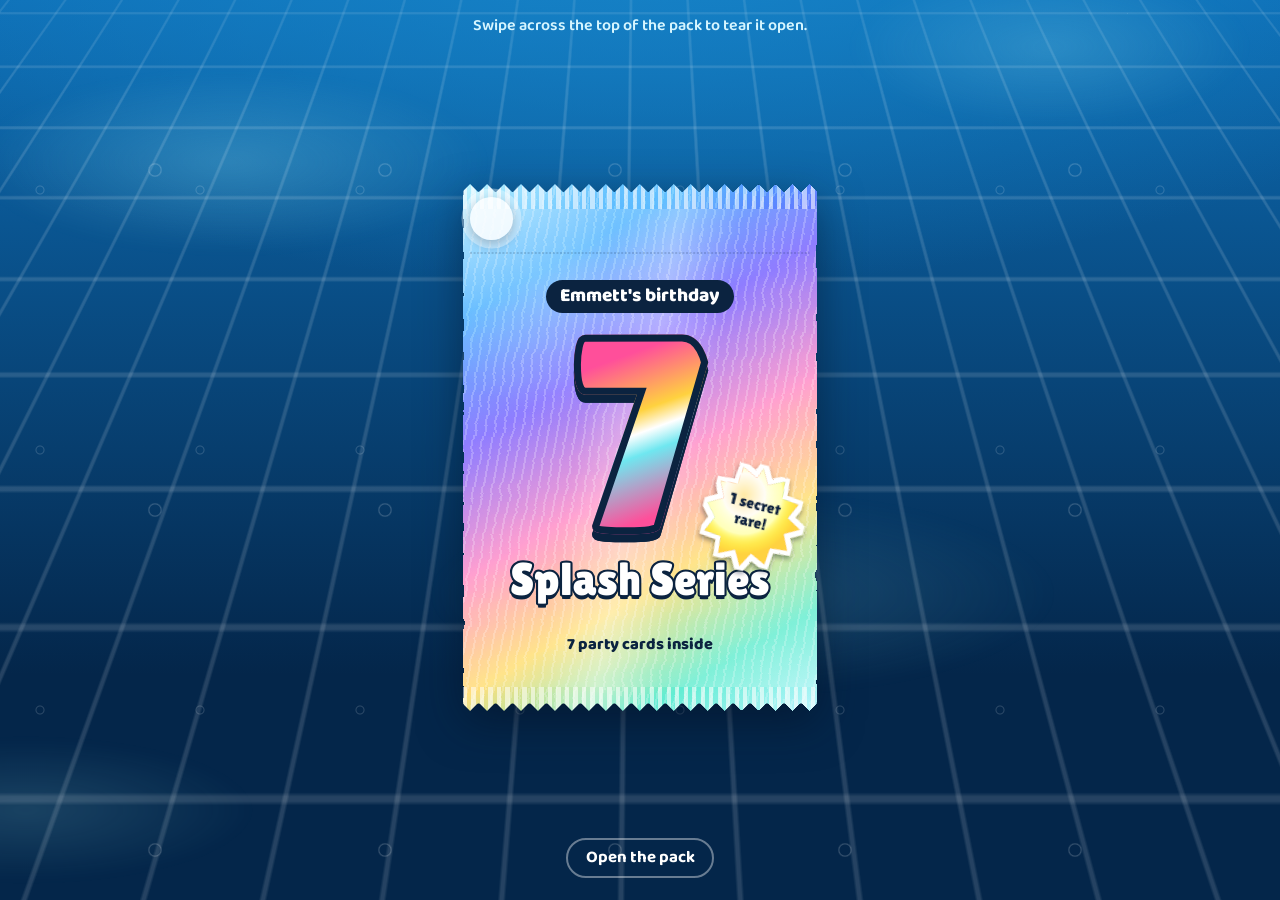
==== index.html @ 939c5902 "Emmett's 7th birthday invite: tear-open foil pack with 7 holo cards Swipe the pack strip to tear it," ====
<!doctype html>
<html lang="en">
  <head>
    <meta charset="utf-8" />
    <meta name="viewport" content="width=device-width, initial-scale=1, viewport-fit=cover" />
    <title>Emmett turns 7 · Splash party</title>
    <meta name="description" content="You're invited to Emmett's 7th birthday swim party. Saturday, December 5, 2:00 to 4:00 PM at Goldfish Swim School, Tulsa Hills." />
    <meta name="robots" content="noindex, nofollow" />
    <meta name="theme-color" content="#04264a" />

    <meta property="og:type" content="website" />
    <meta property="og:title" content="Emmett turns 7! Open your party pack" />
    <meta property="og:description" content="A birthday swim party. Saturday, December 5, 2–4 PM. Tear open the pack to see your cards." />
    <meta property="og:url" content="https://caariiboouu.github.io/emmett/" />
    <meta property="og:image" content="https://caariiboouu.github.io/emmett/art/share.png" />
    <meta property="og:image:width" content="1200" />
    <meta property="og:image:height" content="630" />
    <meta name="twitter:card" content="summary_large_image" />

    <link rel="icon" href="art/favicon.svg" type="image/svg+xml" />
    <link rel="preconnect" href="https://fonts.googleapis.com" />
    <link rel="preconnect" href="https://fonts.gstatic.com" crossorigin />
    <link href="https://fonts.googleapis.com/css2?family=Baloo+2:wght@500;600;700;800&family=Lilita+One&display=swap" rel="stylesheet" />
    <link rel="stylesheet" href="css/site.css" />
    <link rel="stylesheet" href="css/card.css" />
    <link rel="stylesheet" href="css/pack.css" />
  </head>
  <body>
    <!-- SVG filters: decorative only. If a browser drops them, only texture is lost. -->
    <svg class="defs" width="0" height="0" aria-hidden="true" focusable="false">
      <filter id="crinkle" x="-5%" y="-5%" width="110%" height="110%">
        <feTurbulence type="fractalNoise" baseFrequency="0.012 0.06" numOctaves="3" seed="7" result="noise" />
        <feDisplacementMap in="SourceGraphic" in2="noise" scale="6" />
      </filter>
      <filter id="diecut" x="-30%" y="-30%" width="160%" height="160%">
        <feMorphology in="SourceAlpha" operator="dilate" radius="4" result="dilate" />
        <feTurbulence type="fractalNoise" baseFrequency="0.8" numOctaves="2" seed="4" result="noise" />
        <feDisplacementMap in="dilate" in2="noise" scale="2" result="edge" />
        <feFlood flood-color="#ffffff" result="paper" />
        <feComposite in="paper" in2="edge" operator="in" result="outline" />
        <feMerge>
          <feMergeNode in="outline" />
          <feMergeNode in="SourceGraphic" />
        </feMerge>
        <feDropShadow dx="0" dy="3" stdDeviation="2.5" flood-color="#021428" flood-opacity="0.45" />
      </filter>
    </svg>

    <div class="pool" aria-hidden="true">
      <div class="pool-tiles"></div>
      <div class="pool-light"></div>
      <div class="pool-bubbles"></div>
    </div>

    <main class="stage" id="stage" data-phase="sealed">
      <p class="status" id="status" aria-live="polite">Swipe across the top of the pack to tear it open.</p>

      <!-- The sealed pack -->
      <div class="pack" id="pack">
        <div class="pack-inner">
          <div class="pack-body">
            <div class="pack-foil"></div>
            <div class="pack-print">
              <p class="pack-kicker">Emmett's birthday</p>
              <p class="pack-seven" aria-hidden="true">7</p>
              <p class="pack-title">Splash Series</p>
              <p class="pack-count">7 party cards inside</p>
            </div>
            <div class="pack-sticker" aria-hidden="true">
              <svg viewBox="0 0 120 120">
                <path d="M60 4l10 18 19-9 2 21 21 2-9 19 18 10-18 10 9 19-21 2-2 21-19-9-10 18-10-18-19 9-2-21-21-2 9-19L4 60l18-10-9-19 21-2 2-21 19 9z" fill="#ffd23f" />
                <path d="M60 4l10 18 19-9 2 21 21 2-9 19 18 10-18 10 9 19-21 2-2 21-19-9-10 18-10-18-19 9-2-21-21-2 9-19L4 60l18-10-9-19 21-2 2-21 19 9z" fill="url(#stickerFoil)" style="mix-blend-mode: color-dodge" />
                <defs>
                  <radialGradient id="stickerFoil" cx="35%" cy="30%" r="60%">
                    <stop offset="0" stop-color="#fff8" />
                    <stop offset=".4" stop-color="#ff7ab8" />
                    <stop offset=".65" stop-color="#7dffa8" />
                    <stop offset="1" stop-color="#0000" />
                  </radialGradient>
                </defs>
                <text x="60" y="54" text-anchor="middle">1 secret</text>
                <text x="60" y="76" text-anchor="middle">rare!</text>
              </svg>
            </div>
            <div class="pack-crimp pack-crimp-bottom"></div>
          </div>

          <!-- The strip that tears off -->
          <div class="pack-strip" id="strip">
            <div class="pack-foil"></div>
            <div class="pack-crimp pack-crimp-top"></div>
          </div>
          <div class="tear-line" aria-hidden="true">
            <svg viewBox="0 0 100 10" preserveAspectRatio="none">
              <path class="tear-dash" d="M0 5 H100" />
            </svg>
            <div class="tear-rip-wrap">
              <svg viewBox="0 0 100 10" preserveAspectRatio="none">
                <path class="tear-rip" d="M0 5 L4 2 L8 7 L12 3 L16 8 L20 2 L24 6 L28 3 L32 8 L36 2 L40 7 L44 3 L48 8 L52 2 L56 6 L60 3 L64 8 L68 2 L72 7 L76 3 L80 8 L84 2 L88 6 L92 3 L96 8 L100 4" />
              </svg>
            </div>
          </div>
          <div class="tear-hint" aria-hidden="true">
            <span class="tear-finger"></span>
          </div>
        </div>
      </div>
      <button class="open-button" id="openButton" type="button">Open the pack</button>

      <!-- The cards come out of the pack into this stack -->
      <section class="deck" id="deck" aria-label="Your party cards" aria-roledescription="card stack">
        <div class="deck-cards" id="deckCards"></div>
      </section>
      <div class="deck-controls" id="deckControls">
        <button class="round-button" id="prevButton" type="button" aria-label="Previous card">
          <svg viewBox="0 0 24 24" aria-hidden="true"><path d="M15 5l-7 7 7 7" /></svg>
        </button>
        <p class="deck-count" id="deckCount">1 of 7</p>
        <button class="round-button" id="nextButton" type="button" aria-label="Next card">
          <svg viewBox="0 0 24 24" aria-hidden="true"><path d="M9 5l7 7-7 7" /></svg>
        </button>
        <button class="tilt-button" id="tiltButton" type="button" hidden>Tilt to shine</button>
      </div>

      <!-- After the last card: the whole set, and the plain facts -->
      <section class="binder" id="binder" aria-labelledby="binderTitle" hidden>
        <h1 class="binder-title" id="binderTitle">You collected all 7!</h1>
        <p class="binder-lead">Tap a card to look closer.</p>
        <div class="binder-grid" id="binderGrid"></div>
        <div class="facts" id="facts"></div>
        <button class="again-button" id="againButton" type="button">Open the pack again</button>
      </section>
    </main>

    <div class="lightbox" id="lightbox" hidden>
      <div class="lightbox-card" id="lightboxCard"></div>
      <button class="lightbox-close" id="lightboxClose" type="button">Close</button>
    </div>

    <div class="confetti" id="confetti" aria-hidden="true"></div>

    <script type="module" src="js/main.js"></script>
  </body>
</html>
---- css/site.css ----
/* Pool party world: deep-end blue, tile grid, light on the water.
   Pool-noodle colors are the only accents. */

:root {
  color-scheme: dark;
  --deep: #04264a;
  --tile: #0b5fa5;
  --chlorine: #6fe7f0;
  --noodle-pink: #ff4f9a;
  --noodle-yellow: #ffd23f;
  --noodle-lime: #7ce85a;
  --ink: #0b2340;
  --foam: #ffffff;

  --display: "Lilita One", "Arial Rounded MT Bold", system-ui, sans-serif;
  --body: "Baloo 2", ui-rounded, system-ui, sans-serif;

  /* One card size for the whole page. It fits a phone with room for the controls. */
  --card-w: min(84vw, 340px, calc((100svh - 190px) * 0.716));
  --card-h: calc(var(--card-w) * 88 / 63);
}

* {
  box-sizing: border-box;
}

html,
body {
  margin: 0;
  min-height: 100%;
  overscroll-behavior: none;
}

body {
  background: var(--deep);
  color: var(--foam);
  font-family: var(--body);
  font-size: 1.05rem;
  line-height: 1.45;
  -webkit-tap-highlight-color: transparent;
}

body.has-lightbox {
  overflow: hidden;
}

.defs {
  position: absolute;
}

button {
  font: inherit;
  color: inherit;
}

:focus-visible {
  outline: 3px solid var(--noodle-yellow);
  outline-offset: 3px;
}

/* ---------- The pool behind everything ---------- */

.pool {
  position: fixed;
  inset: 0;
  z-index: -1;
  overflow: hidden;
  background:
    radial-gradient(120% 70% at 50% -10%, #1785c9 0%, transparent 60%),
    linear-gradient(180deg, #0d6db5 0%, var(--deep) 75%);
}

/* Tiles, seen through the water at a slight angle. */
.pool-tiles {
  position: absolute;
  inset: -20% -40% -10%;
  background-image:
    linear-gradient(rgb(255 255 255 / 0.13) 2px, transparent 2px),
    linear-gradient(90deg, rgb(255 255 255 / 0.13) 2px, transparent 2px);
  background-size: 44px 44px;
  transform: perspective(700px) rotateX(48deg);
  transform-origin: 50% 0;
  mask-image: linear-gradient(180deg, transparent, #000 25%, #000 70%, transparent);
}

/* Light ripples: soft bright blobs that drift slowly. */
.pool-light {
  position: absolute;
  inset: -30%;
  background:
    radial-gradient(18% 9% at 30% 30%, rgb(160 245 255 / 0.22), transparent 70%),
    radial-gradient(14% 8% at 70% 22%, rgb(160 245 255 / 0.18), transparent 70%),
    radial-gradient(22% 10% at 55% 60%, rgb(160 245 255 / 0.14), transparent 70%),
    radial-gradient(16% 7% at 20% 75%, rgb(160 245 255 / 0.14), transparent 70%);
  filter: blur(6px);
  animation: drift 14s ease-in-out infinite alternate;
}

.pool-bubbles {
  position: absolute;
  inset: 0;
  background-image:
    radial-gradient(circle, transparent 5px, rgb(255 255 255 / 0.35) 6px, transparent 7.5px),
    radial-gradient(circle, transparent 3px, rgb(255 255 255 / 0.3) 4px, transparent 5px);
  background-size: 230px 340px, 160px 260px;
  background-position: 40px 0, 120px 60px;
  animation: rise 22s linear infinite;
  opacity: 0.55;
}

@keyframes drift {
  to {
    transform: translate(4%, 3%) scale(1.08);
  }
}

@keyframes rise {
  to {
    background-position: 40px -680px, 120px -460px;
  }
}

/* ---------- Stage: the pack, then the deck, then the binder ---------- */

.stage {
  min-height: 100svh;
  display: grid;
  grid-template-rows: auto 1fr auto;
  justify-items: center;
  align-items: center;
  padding: max(14px, env(safe-area-inset-top)) 16px max(18px, env(safe-area-inset-bottom));
  perspective: 1200px;
}

.status {
  grid-row: 1;
  margin: 0;
  min-height: 3em;
  max-width: 26em;
  text-align: center;
  font-weight: 600;
  font-size: 1rem;
  color: #d6f6ff;
  text-wrap: balance;
}

.pack,
.deck {
  grid-row: 2;
  grid-column: 1;
}

.open-button,
.deck-controls {
  grid-row: 3;
  grid-column: 1;
}

.open-button {
  border: 2px solid rgb(255 255 255 / 0.4);
  background: transparent;
  border-radius: 999px;
  padding: 0.35rem 1.1rem;
  font-weight: 700;
  cursor: pointer;
  transition: opacity 0.3s ease;
}

.open-button:hover {
  background: rgb(255 255 255 / 0.1);
}

.deck-controls {
  display: flex;
  align-items: center;
  gap: 0.9rem;
  opacity: 0;
  pointer-events: none;
  transition: opacity 0.4s ease;
}

.round-button {
  display: grid;
  place-items: center;
  width: 48px;
  height: 48px;
  border-radius: 50%;
  border: 2px solid rgb(255 255 255 / 0.45);
  background: rgb(4 38 74 / 0.5);
  cursor: pointer;
}

.round-button svg {
  width: 22px;
  height: 22px;
  fill: none;
  stroke: currentColor;
  stroke-width: 3;
  stroke-linecap: round;
  stroke-linejoin: round;
}

.round-button:disabled {
  opacity: 0.3;
  cursor: default;
}

.deck-count {
  margin: 0;
  min-width: 4.5em;
  text-align: center;
  font-family: var(--display);
  font-size: 1.2rem;
  letter-spacing: 0.02em;
}

.tilt-button {
  border: 0;
  border-radius: 999px;
  padding: 0.35rem 0.8rem;
  white-space: nowrap;
  font-size: 0.9rem;
  background: var(--noodle-yellow);
  color: var(--ink);
  font-weight: 800;
  cursor: pointer;
}

.tilt-button[hidden] {
  display: none;
}

/* Phase switches */

.stage:not([data-phase="sealed"]) .open-button {
  opacity: 0;
  pointer-events: none;
}

.stage[data-phase="deck"] .deck-controls {
  opacity: 1;
  pointer-events: auto;
}

.stage[data-phase="binder"] {
  display: block;
  justify-items: normal;
  padding-top: max(28px, env(safe-area-inset-top));
}

.stage[data-phase="binder"] :is(.pack, .deck, .deck-controls, .open-button) {
  display: none;
}

.stage[data-phase="binder"] .status {
  position: absolute;
  width: 1px;
  height: 1px;
  overflow: hidden;
  clip-path: inset(50%);
}

/* ---------- Binder ---------- */

.binder {
  width: 100%;
  max-width: 980px;
  margin: 0 auto;
  animation: binder-in 0.6s cubic-bezier(0.2, 0.8, 0.2, 1);
}

.binder[hidden] {
  display: none;
}

.binder-title {
  margin: 0;
  text-align: center;
  font-family: var(--display);
  font-weight: 400;
  font-size: clamp(2.2rem, 9vw, 3.6rem);
  line-height: 1;
  color: var(--noodle-yellow);
  text-shadow: 0 4px 0 var(--ink);
  letter-spacing: 0.01em;
}

.binder-lead {
  margin: 0.4rem 0 1.4rem;
  text-align: center;
  color: #d6f6ff;
  font-weight: 600;
}

.binder-grid {
  display: grid;
  grid-template-columns: repeat(auto-fill, minmax(min(190px, 42vw), 1fr));
  gap: 14px;
  padding: 14px;
  border-radius: 22px;
  background: rgb(2 22 46 / 0.45);
  box-shadow: inset 0 0 0 2px rgb(255 255 255 / 0.08);
}

.binder-slot {
  padding: 0;
  border: 0;
  background: none;
  cursor: zoom-in;
  border-radius: 6%;
  perspective: 800px;
}

.binder-slot .card {
  --card-w: 100%;
  width: 100%;
}

/* The secret rare takes the first row on wide screens. */
.binder-slot:last-child {
  order: -1;
}

@keyframes binder-in {
  from {
    opacity: 0;
    transform: translateY(24px);
  }
}

/* ---------- Plain facts ---------- */

.facts {
  margin: 2rem auto 0;
  max-width: 34rem;
  padding: 1.4rem 1.4rem 0.6rem;
  border-radius: 22px;
  background: var(--foam);
  color: var(--ink);
}

.facts-title {
  margin: 0 0 0.8rem;
  font-family: var(--display);
  font-weight: 400;
  font-size: 1.5rem;
  line-height: 1.1;
}

.facts dl {
  margin: 0;
}

.facts dl > div {
  display: grid;
  grid-template-columns: 4.5rem 1fr;
  gap: 0.6rem;
  padding: 0.75rem 0;
  border-top: 2px dashed #cfe9f3;
}

.facts dt {
  font-family: var(--display);
  font-size: 1.1rem;
  color: var(--tile);
}

.facts dd {
  margin: 0;
}

.facts dd p {
  margin: 0;
}

.facts dd p + p {
  margin-top: 0.3rem;
}

.facts a {
  color: #0a4f8f;
  font-weight: 800;
  text-decoration-thickness: 2px;
  text-underline-offset: 3px;
}

.again-button {
  display: block;
  margin: 1.6rem auto 1rem;
  border: 2px solid rgb(255 255 255 / 0.5);
  background: transparent;
  border-radius: 999px;
  padding: 0.55rem 1.3rem;
  font-weight: 700;
  cursor: pointer;
}

/* ---------- Lightbox ---------- */

.lightbox {
  position: fixed;
  inset: 0;
  z-index: 50;
  display: grid;
  place-items: center;
  align-content: center;
  gap: 1rem;
  padding: 16px;
  background: rgb(2 18 38 / 0.82);
  backdrop-filter: blur(6px);
  perspective: 1200px;
  animation: fade 0.25s ease;
}

.lightbox[hidden] {
  display: none;
}

.lightbox-card .card {
  animation: zoom-in 0.4s cubic-bezier(0.2, 0.8, 0.2, 1);
}

.lightbox-close {
  border: 2px solid rgb(255 255 255 / 0.5);
  background: transparent;
  border-radius: 999px;
  padding: 0.4rem 1.2rem;
  font-weight: 700;
  cursor: pointer;
}

@keyframes fade {
  from {
    opacity: 0;
  }
}

@keyframes zoom-in {
  from {
    transform: scale(0.7);
    opacity: 0;
  }
}

/* ---------- Confetti ---------- */

.confetti {
  position: fixed;
  left: 50%;
  top: 55%;
  z-index: 60;
  pointer-events: none;
}

.confetti i {
  position: absolute;
  width: 9px;
  height: 14px;
  border-radius: 2px;
  animation: pop var(--d) cubic-bezier(0.15, 0.6, 0.3, 1) forwards;
}

@keyframes pop {
  60% {
    opacity: 1;
  }
  to {
    transform: translate(var(--x), var(--y)) rotate(var(--r));
    opacity: 0;
  }
}

@media (prefers-reduced-motion: reduce) {
  .pool-light,
  .pool-bubbles,
  .binder {
    animation: none;
  }
}
---- css/card.css ----
/* A party card. Proportion 63:88, the usual trading-card size.
   Sizes inside the card use cqi, so the same card works at any width.

   Layers, bottom to top:
   frame (type color) > face (tinted stock) > art window (+ foil) > words > glare + rim.

   data-rarity:
   holo     foil inside the art window
   reverse  foil on the card stock, the art stays matte
   secret   full-bleed art, foil over the whole card, words on dark plates */

.card {
  --px: 0.15;
  --py: -0.2;
  --t1: #bff6fa;
  --t2: #1fa5d6;
  position: relative;
  width: var(--card-w);
  aspect-ratio: 63 / 88;
  container-type: inline-size;
  /* % here, not cqi: cqi on the card itself would read the parent's size. */
  border-radius: 5% / 3.6%;
  transform: rotateX(calc(var(--py) * 12deg)) rotateY(calc(var(--px) * -14deg));
  transform-style: preserve-3d;
  text-align: left;
  color: var(--ink);
  user-select: none;
  -webkit-user-select: none;
}

.card[data-type="when"] {
  --t1: #c8f5d2;
  --t2: #1fa596;
}
.card[data-type="where"] {
  --t1: #ffd6cf;
  --t2: #ff6b5a;
}
.card[data-type="gear"] {
  --t1: #fff4a8;
  --t2: #f5b400;
}
.card[data-type="cake"] {
  --t1: #ffd9ea;
  --t2: #ff4f9a;
}
.card[data-type="rsvp"] {
  --t1: #dcffc0;
  --t2: #4cbf2c;
}
.card[data-type="star"] {
  --t1: #fff1a0;
  --t2: #e0a400;
}

.card-frame {
  position: absolute;
  inset: 0;
  padding: 2.6cqi;
  border-radius: inherit;
  overflow: hidden;
  isolation: isolate;
  background:
    linear-gradient(calc(120deg + var(--px) * 30deg), rgb(255 255 255 / 0) 30%, rgb(255 255 255 / 0.55) 48%, rgb(255 255 255 / 0) 62%),
    linear-gradient(160deg, var(--t2), var(--t1) 45%, var(--t2));
  box-shadow:
    0 2.4cqi 6cqi rgb(1 14 32 / 0.45),
    0 0 0 0.5cqi rgb(11 35 64 / 0.9);
}

.card-face {
  position: relative;
  height: 100%;
  display: flex;
  flex-direction: column;
  gap: 1.6cqi;
  padding: 2.6cqi 3cqi 2cqi;
  border-radius: 3cqi;
  overflow: hidden;
  isolation: isolate;
  background: linear-gradient(180deg, #fff, var(--t1));
}

/* ---------- Header ---------- */

.card-head {
  order: 0;
  display: flex;
  align-items: center;
  gap: 1.6cqi;
  position: relative;
  z-index: 2;
}

.card-name {
  flex: 1;
  margin: 0;
  font-family: var(--display);
  font-weight: 400;
  font-size: 8.4cqi;
  line-height: 1;
  letter-spacing: 0.01em;
  white-space: nowrap;
  overflow: hidden;
  text-overflow: ellipsis;
}

.card-stat {
  font-family: var(--display);
  font-size: 7cqi;
  line-height: 1;
  color: #c4183f;
}

.card-stat small {
  font-family: var(--body);
  font-weight: 800;
  font-size: 3.2cqi;
  margin-right: 0.6cqi;
  color: var(--ink);
}

.type-badge {
  display: grid;
  place-items: center;
  width: 8.6cqi;
  height: 8.6cqi;
  border-radius: 50%;
  background: var(--t2);
  border: 0.7cqi solid var(--ink);
  color: #fff;
}

.type-badge .icon {
  width: 5.2cqi;
  height: 5.2cqi;
}

.icon {
  fill: none;
  stroke: currentColor;
  stroke-width: 2.2;
  stroke-linecap: round;
  stroke-linejoin: round;
}

/* ---------- Art window ---------- */

.card-art {
  order: 1;
  position: relative;
  flex: none;
  aspect-ratio: 3 / 2;
  border-radius: 2cqi;
  overflow: hidden;
  isolation: isolate;
  border: 0.9cqi solid var(--ink);
  background:
    radial-gradient(60% 60% at 50% 25%, rgb(255 255 255 / 0.35), transparent 70%),
    linear-gradient(180deg, color-mix(in srgb, var(--t2) 70%, #fff), color-mix(in srgb, var(--t2) 75%, var(--ink)));
}

.card-art > svg,
.card-art > img {
  position: absolute;
  z-index: 2;
  inset: 0;
  width: 100%;
  height: 100%;
  object-fit: cover;
  display: block;
}

/* A photo or painted image has no see-through parts, so the foil goes on top. */
.card-art.has-img > img {
  z-index: 0;
}

.card-art.has-img .holo-foil {
  opacity: 0.22;
}

.card-ribbon {
  order: 2;
  display: flex;
  justify-content: space-between;
  margin: -0.4cqi 2cqi 0;
  padding: 0.5cqi 2.4cqi;
  border-radius: 0 0 2cqi 2cqi;
  background: var(--t2);
  color: #fff;
  font-weight: 700;
  font-size: 3.2cqi;
  line-height: 1.5;
  position: relative;
  z-index: 2;
}

/* ---------- Words ---------- */

.card-body {
  order: 3;
  flex: 1;
  display: flex;
  flex-direction: column;
  gap: 0.6cqi;
  min-height: 0;
  position: relative;
  z-index: 2;
}

.fact-big {
  margin: 0.6cqi 0 0;
  font-family: var(--display);
  font-size: 6.6cqi;
  line-height: 1.05;
  text-wrap: balance;
}

.fact {
  margin: 0;
  font-weight: 700;
  font-size: 4.2cqi;
  line-height: 1.2;
}

.kit {
  margin: 0.4cqi 0 0;
  padding: 0;
  list-style: none;
  display: grid;
  gap: 0.4cqi;
  font-weight: 700;
  font-size: 4.2cqi;
  line-height: 1.25;
}

.kit li {
  display: flex;
  gap: 1.6cqi;
  align-items: baseline;
}

.kit li::before {
  content: "";
  flex: none;
  width: 2.6cqi;
  height: 2.6cqi;
  border-radius: 50%;
  border: 0.6cqi solid var(--ink);
  background: var(--t2);
  translate: 0 0.2cqi;
}

.moves {
  margin: 1cqi 0 0;
  padding: 0;
  list-style: none;
  display: grid;
  gap: 1.2cqi;
}

.move {
  display: flex;
  align-items: center;
  gap: 2cqi;
  min-height: 9.5cqi;
  padding: 1cqi 2.6cqi 1cqi 1.4cqi;
  border-radius: 999px;
  background: rgb(255 255 255 / 0.75);
  border: 0.5cqi solid rgb(11 35 64 / 0.2);
  color: var(--ink);
  text-decoration: none;
  font-weight: 800;
  font-size: 4.1cqi;
  line-height: 1.1;
}

.move .icon {
  flex: none;
  width: 6.6cqi;
  height: 6.6cqi;
  padding: 1.1cqi;
  border-radius: 50%;
  background: var(--t2);
  color: #fff;
}

.move-name {
  flex: 1;
  display: grid;
}

.move-text {
  font-weight: 600;
  font-size: 3.3cqi;
  line-height: 1.2;
  opacity: 0.85;
}

.move-value {
  font-family: var(--display);
  font-weight: 400;
  font-size: 4.6cqi;
  white-space: nowrap;
}

.move-link {
  background: #fff;
  border-color: var(--ink);
  box-shadow: 0 0.8cqi 0 var(--ink);
  cursor: pointer;
}

.move-link:active {
  translate: 0 0.6cqi;
  box-shadow: 0 0.2cqi 0 var(--ink);
}

.move-link .move-value {
  color: #c4183f;
}

.flavor {
  margin: auto 0 0;
  padding-top: 0.8cqi;
  border-top: 0.4cqi solid rgb(11 35 64 / 0.15);
  font-style: italic;
  font-weight: 500;
  font-size: 3.3cqi;
  line-height: 1.25;
}

.card-foot {
  order: 4;
  display: flex;
  justify-content: space-between;
  align-items: center;
  gap: 2cqi;
  font-weight: 700;
  font-size: 2.9cqi;
  position: relative;
  z-index: 2;
}

.rarity {
  color: var(--ink);
  letter-spacing: 0.1em;
}

.set {
  flex: 1;
  text-align: center;
  opacity: 0.75;
}

/* ---------- Foil layers (from research/demos/foil.css) ---------- */

.holo-fx {
  position: absolute;
  inset: 0;
  z-index: 1;
  pointer-events: none;
  overflow: hidden;
  border-radius: inherit;
}

.holo-foil,
.holo-bars,
.holo-refract,
.holo-spot {
  position: absolute;
}

.holo-foil {
  inset: -12%;
  opacity: 0.55;
  mix-blend-mode: color-dodge;
  background-image:
    repeating-linear-gradient(
      calc(118deg + var(--py) * 16deg),
      #ff4d88 0%,
      #ffb15a 14%,
      #fff06a 28%,
      #63f0a0 44%,
      #59d6ff 60%,
      #8a7dff 76%,
      #ff4d88 100%
    ),
    repeating-linear-gradient(90deg, #000 0 1px, #a3a3ad 1px 2px);
  background-size: 280% 280%, auto;
  background-position:
    calc(42% + var(--px) * -36%) calc(46% + var(--py) * -42%),
    center;
  background-blend-mode: screen;
  filter: saturate(1.4) contrast(1.12);
}

.holo-foil::after {
  content: "";
  position: absolute;
  inset: 0;
  background-image: radial-gradient(rgb(255 255 255 / 0.95) 0.45px, transparent 0.7px);
  background-size: 3px 3px;
  mix-blend-mode: overlay;
  opacity: 0.5;
  translate: calc(var(--px) * -5%) calc(var(--py) * -5%);
}

.holo-bars {
  inset: -20%;
  mix-blend-mode: soft-light;
  opacity: 0.85;
  background: repeating-linear-gradient(
    calc(96deg + var(--px) * 14deg),
    transparent 0 10%,
    rgb(255 255 255 / 0.6) 10.4% 11.4%,
    transparent 12% 22%
  );
  translate: calc(var(--px) * -12%) calc(var(--py) * 4%);
}

.holo-refract {
  width: 230%;
  aspect-ratio: 1;
  mix-blend-mode: color-dodge;
  filter: saturate(1.5);
  opacity: 0.4;
}

.holo-refract-a {
  left: -30%;
  bottom: -40%;
  transform-origin: 0 100%;
  background: radial-gradient(circle at 0 100%, transparent 14%, #ff9eb8, #7dffa8, #8eb6ff, transparent 58%);
  scale: min(1, calc(0.42 + (var(--px) + 1) * 0.22));
  translate: calc(var(--px) * 8%) calc(var(--py) * -6%);
}

.holo-refract-b {
  right: -30%;
  top: -40%;
  transform-origin: 100% 0;
  background: radial-gradient(circle at 100% 0, transparent 14%, #ffd27a, #7de7ff, #d9a6ff, transparent 58%);
  scale: min(1, calc(0.38 + (1 - var(--px)) * 0.24));
  translate: calc(var(--px) * 6%) calc(var(--py) * 7%);
}

.holo-spot {
  inset: -35%;
  background: radial-gradient(
    circle at calc(50% + var(--px) * 26%) calc(50% + var(--py) * 28%),
    rgb(255 255 255 / 0.9) 0 2%,
    rgb(255 255 255 / 0.16) 18%,
    transparent 38%
  );
  mix-blend-mode: overlay;
}

/* Reverse holo: the art stays matte, the stock carries the rainbow. */
.card[data-rarity="reverse"] .card-art .holo-fx :is(.holo-foil, .holo-bars, .holo-refract) {
  opacity: 0;
}

.card[data-rarity="reverse"] .card-face::before {
  content: "";
  position: absolute;
  inset: -10%;
  z-index: 0;
  pointer-events: none;
  background-image:
    repeating-linear-gradient(
      calc(118deg + var(--py) * 16deg),
      #ff8fc2 0%,
      #ffe27a 16%,
      #9ff5c2 33%,
      #8fe0ff 50%,
      #c5b5ff 66%,
      #ff8fc2 84%
    ),
    radial-gradient(rgb(255 255 255 / 0.9) 0.5px, transparent 0.8px);
  background-size: 260% 260%, 4px 4px;
  background-position: calc(40% + var(--px) * -40%) calc(50% + var(--py) * -40%), 0 0;
  mix-blend-mode: multiply;
  opacity: 0.55;
}

/* ---------- Secret rare: full-bleed art ---------- */

.card[data-rarity="secret"] .card-frame {
  background:
    linear-gradient(calc(120deg + var(--px) * 30deg), rgb(255 255 255 / 0) 25%, rgb(255 255 255 / 0.8) 48%, rgb(255 255 255 / 0) 66%),
    linear-gradient(160deg, #e0a400, #fff1a0 30%, #ff8fc2 55%, #6fe7f0 75%, #e0a400);
}

.card[data-rarity="secret"] .card-face {
  background: #0b5fa5;
  color: #fff;
}

.card-art.is-full {
  position: absolute;
  inset: 0;
  order: 0;
  aspect-ratio: auto;
  border: 0;
  border-radius: 0;
  z-index: 0;
  background: linear-gradient(180deg, #1fa5d6, #0b5fa5);
}

.card[data-rarity="secret"] .holo-foil {
  opacity: 0.7;
}

.card[data-rarity="secret"] .holo-refract {
  opacity: 0.8;
}

.card[data-rarity="secret"] .card-head {
  padding: 1.4cqi 2cqi;
  border-radius: 999px;
  background: rgb(4 30 60 / 0.6);
}

.card[data-rarity="secret"] .card-name {
  font-size: 10cqi;
  color: #fff;
}

.card[data-rarity="secret"] :is(.card-stat, .card-stat small) {
  color: var(--noodle-yellow);
}

.card[data-rarity="secret"] .card-ribbon {
  order: 1;
  margin: 0 auto;
  border-radius: 999px;
  padding: 0.6cqi 3cqi;
  background: var(--ink);
  color: var(--noodle-yellow);
  gap: 3cqi;
}

.card[data-rarity="secret"] .card-body {
  justify-content: flex-end;
}

.card[data-rarity="secret"] .moves {
  gap: 1.4cqi;
}

.card[data-rarity="secret"] .move {
  border-radius: 3cqi;
  background: rgb(4 30 60 / 0.72);
  border-color: rgb(255 255 255 / 0.3);
  color: #fff;
  backdrop-filter: blur(2px);
}

.card[data-rarity="secret"] .move .icon {
  background: var(--noodle-yellow);
  color: var(--ink);
}

.card[data-rarity="secret"] .move-value {
  font-size: 6cqi;
  color: var(--noodle-yellow);
}

.card[data-rarity="secret"] .flavor {
  border: 0;
  padding: 1cqi 2cqi;
  border-radius: 2cqi;
  background: rgb(4 30 60 / 0.6);
  margin-top: 1.2cqi;
}

.card[data-rarity="secret"] .card-foot {
  padding: 0.4cqi 2cqi;
  border-radius: 999px;
  background: rgb(4 30 60 / 0.6);
  color: #fff;
}

.card[data-rarity="secret"] .rarity {
  color: var(--noodle-yellow);
}

/* ---------- Glare and rim, on every card ---------- */

.card-glare {
  position: absolute;
  inset: 0;
  z-index: 3;
  border-radius: inherit;
  pointer-events: none;
  background: radial-gradient(
    circle at calc(50% + var(--px) * 40%) calc(50% + var(--py) * 40%),
    rgb(255 255 255 / 0.5) 0%,
    rgb(255 255 255 / 0.08) 30%,
    transparent 55%
  );
  mix-blend-mode: soft-light;
}

.card-glare::after {
  content: "";
  position: absolute;
  inset: 0;
  border-radius: inherit;
  box-shadow:
    inset 0 0 0 0.6cqi rgb(255 255 255 / 0.7),
    inset 0 0 5cqi rgb(255 255 255 / 0.35);
  mask-image: linear-gradient(calc(128deg + var(--px) * 36deg), #000 0 16%, transparent 40% 64%, #000 86% 100%);
}

/* ---------- In the deck ---------- */

.deck {
  position: relative;
  width: var(--card-w);
  height: var(--card-h);
  touch-action: none;
  z-index: 1;
}

.deck-cards {
  position: absolute;
  inset: 0;
}

.slot {
  --depth: 0;
  --dx: 0;
  --dy: 0;
  --fly: -1;
  position: absolute;
  inset: 0;
  transform:
    translate(calc(var(--dx) * 1px), calc(var(--dy) * 1px + var(--depth) * 9px))
    rotate(calc(var(--dx) * 0.05deg + var(--depth) * var(--lean, 1.6deg)))
    scale(calc(1 - var(--depth) * 0.035));
  transition:
    transform 0.55s cubic-bezier(0.2, 0.8, 0.2, 1),
    opacity 0.4s ease;
  perspective: 1000px;
}

.slot:nth-child(even) {
  --lean: -1.6deg;
}

.slot.is-top {
  cursor: grab;
}

.slot.is-dragging {
  transition: none;
  cursor: grabbing;
}

.slot:not(.is-top) .card {
  transition: transform 0.4s ease;
  --px: 0;
  --py: 0;
}

.slot.is-gone,
.slot.is-flying {
  transform: translate(calc(var(--fly) * 120vw), -6%) rotate(calc(var(--fly) * 28deg));
  opacity: 0;
  pointer-events: none;
}

.slot.is-deep {
  opacity: 0;
}

.slot.is-secret-reveal .card {
  animation: secret 1.3s cubic-bezier(0.2, 0.8, 0.2, 1);
}

@keyframes secret {
  0% {
    transform: rotateY(-180deg) scale(0.85);
    filter: brightness(2.4) saturate(0);
  }
  55% {
    filter: brightness(1.6) saturate(1.4);
  }
  100% {
    transform: rotateY(0) scale(1);
    filter: none;
  }
}

/* Cards wait inside the pack until it is torn, then rise out of the top. */
.stage:is([data-phase="sealed"], [data-phase="torn"]) .deck {
  opacity: 0;
  transform: translateY(14%) scale(0.92);
  pointer-events: none;
}

.deck {
  transition:
    transform 0.9s cubic-bezier(0.2, 0.8, 0.2, 1),
    opacity 0.25s ease;
}

@media (prefers-reduced-motion: reduce) {
  .card,
  .slot,
  .deck {
    transition: none;
  }
  .slot.is-secret-reveal .card {
    animation: none;
  }
}
---- css/pack.css ----
/* The foil pack. The top strip tears off along the dashed line.
   --tear is 0..1 (how far the rip has gone). --dir is 1 (rip goes right) or -1 (rip goes left). */

.pack {
  --px: 0;
  --py: 0;
  --tear: 0;
  --dir: 1;
  position: relative;
  z-index: 2;
  width: calc(var(--card-w) * 1.04);
  aspect-ratio: 63 / 94;
  max-height: calc(100svh - 170px);
  touch-action: none;
  cursor: grab;
  user-select: none;
  -webkit-user-select: none;
}

.pack.is-tearing {
  cursor: grabbing;
}

.pack-inner {
  position: absolute;
  inset: 0;
  container-type: inline-size;
  transform: rotateX(calc(var(--py) * -8deg)) rotateY(calc(var(--px) * 10deg));
  transition: transform 0.5s ease;
  filter: drop-shadow(0 14px 22px rgb(1 14 32 / 0.5));
}

.pack.nudge .pack-inner {
  animation: nudge 0.5s ease;
}

@keyframes nudge {
  25% {
    transform: rotate(-3deg);
  }
  50% {
    transform: rotate(2.5deg);
  }
  75% {
    transform: rotate(-1.5deg);
  }
}

/* Both pieces share one foil so the print lines up across the rip. */
.pack-body,
.pack-strip {
  position: absolute;
  left: 0;
  right: 0;
  overflow: hidden;
}

.pack-body {
  top: 13%;
  bottom: 0;
  border-radius: 0 0 3cqi 3cqi;
  transition:
    transform 0.9s cubic-bezier(0.5, 0, 0.3, 1),
    opacity 0.6s ease 0.3s;
}

.pack-strip {
  top: 0;
  height: 13.4%;
  transform-origin: calc(50% + var(--dir) * 50%) 100%;
  transform: translateY(calc(var(--tear) * -3cqi)) rotate(calc(var(--tear) * var(--dir) * -9deg));
  transition: transform 0.35s cubic-bezier(0.3, 1.4, 0.5, 1);
}

.pack.is-tearing .pack-strip {
  transition: none;
}

.pack-foil {
  position: absolute;
  left: 0;
  right: 0;
  /* Tall enough to cover body and strip; each piece shows its part. */
  height: calc(100cqi * 94 / 63);
  background:
    radial-gradient(70% 40% at calc(30% + var(--px) * 30%) 20%, rgb(255 255 255 / 0.6), transparent 60%),
    repeating-linear-gradient(100deg, rgb(255 255 255 / 0.22) 0 2px, transparent 2px 9px),
    linear-gradient(calc(150deg + var(--px) * 20deg), #c9f7ff 0%, #5fb8ff 18%, #8f7dff 36%, #ff9fd0 54%, #ffe48a 70%, #7ff0d8 86%, #c9f7ff 100%);
  background-blend-mode: soft-light, overlay, normal;
  filter: url("#crinkle");
}

.pack-body .pack-foil {
  top: calc(100cqi * 94 / 63 * -0.13);
}

.pack-strip .pack-foil {
  top: 0;
}

.pack-foil::after {
  content: "";
  position: absolute;
  inset: -20%;
  background: linear-gradient(100deg, transparent 40%, rgb(255 255 255 / 0.7) 50%, transparent 60%);
  mix-blend-mode: soft-light;
  animation: sweep 3.8s ease-in-out infinite;
}

@keyframes sweep {
  0%,
  100% {
    translate: -30% 0;
  }
  50% {
    translate: 30% 0;
  }
}

/* Heat-sealed crimp at the top and bottom edges. */
.pack-crimp {
  position: absolute;
  left: 0;
  right: 0;
  height: 7cqi;
  background:
    repeating-linear-gradient(90deg, rgb(255 255 255 / 0.5) 0 1.2cqi, rgb(11 35 64 / 0.25) 1.2cqi 2.4cqi);
  mix-blend-mode: overlay;
}

.pack-crimp-top {
  top: 0;
}

.pack-crimp-bottom {
  bottom: 0;
}

/* Zigzag edges where the pack is sealed: teeth up on the strip, teeth down on the body. */
.pack-strip,
.pack-body {
  --zig: 2.4cqi;
}

.pack-strip {
  --teeth:
    linear-gradient(#000 0 0) 0 100% / 100% calc(100% - var(--zig)) no-repeat,
    conic-gradient(from 135deg at 50% 0, #000 90deg, transparent 0) 50% 0 / calc(var(--zig) * 2) var(--zig) repeat-x;
  -webkit-mask: var(--teeth);
  mask: var(--teeth);
}

.pack-body {
  --teeth:
    linear-gradient(#000 0 0) 0 0 / 100% calc(100% - var(--zig)) no-repeat,
    conic-gradient(from -45deg at 50% 100%, #000 90deg, transparent 0) 50% 100% / calc(var(--zig) * 2) var(--zig) repeat-x;
  -webkit-mask: var(--teeth);
  mask: var(--teeth);
}

/* ---------- Print on the front ---------- */

.pack-print {
  position: absolute;
  inset: 6% 6% 12%;
  display: flex;
  flex-direction: column;
  align-items: center;
  text-align: center;
  color: var(--ink);
}

.pack-print p {
  margin: 0;
}

.pack-kicker {
  padding: 0.6cqi 4cqi;
  border-radius: 999px;
  background: var(--ink);
  color: #fff;
  font-weight: 800;
  font-size: 5.4cqi;
  line-height: 1.5;
}

.pack-seven {
  margin-top: 2cqi !important;
  font-family: var(--display);
  font-size: 78cqi;
  line-height: 0.82;
  -webkit-text-stroke: 2cqi var(--ink);
  background: linear-gradient(calc(160deg + var(--px) * 40deg), #ff4f9a 20%, #ffd23f 42%, #fff 50%, #6fe7f0 58%, #ff4f9a 82%);
  background-size: 100% 100%;
  -webkit-background-clip: text;
  background-clip: text;
  color: transparent;
  filter: drop-shadow(0 2.4cqi 0 var(--ink));
}

.pack-title {
  margin-top: 3cqi !important;
  font-family: var(--display);
  font-size: 13cqi;
  line-height: 1;
  color: #fff;
  -webkit-text-stroke: 1.2cqi var(--ink);
  paint-order: stroke fill;
  text-shadow: 0 1.2cqi 0 var(--ink);
}

.pack-count {
  margin-top: auto !important;
  font-weight: 800;
  font-size: 4.6cqi;
}

.pack-sticker {
  position: absolute;
  right: 4%;
  top: 46%;
  width: 28cqi;
  rotate: 14deg;
  filter: url("#diecut");
}

.pack-sticker svg {
  display: block;
  width: 100%;
  overflow: visible;
}

.pack-sticker text {
  font-family: var(--display);
  font-size: 19px;
  fill: var(--ink);
}

/* ---------- Tear line and hint ---------- */

.tear-line {
  position: absolute;
  left: 2%;
  right: 2%;
  top: 13%;
  height: 4cqi;
  translate: 0 -50%;
  transform: scaleX(var(--dir));
  pointer-events: none;
}

.tear-line svg {
  display: block;
  width: 100%;
  height: 100%;
  overflow: visible;
}

.tear-dash {
  fill: none;
  stroke: var(--ink);
  stroke-width: 0.6;
  stroke-dasharray: 2 1.6;
  vector-effect: non-scaling-stroke;
  opacity: 0.55;
}

.tear-rip-wrap {
  position: absolute;
  inset: 0;
  clip-path: inset(-50% calc(100% - var(--tear) * 100%) -50% 0);
}

.tear-rip-wrap svg {
  position: absolute;
  inset: 0;
}

.tear-rip {
  fill: none;
  stroke: #021428;
  stroke-width: 3;
  stroke-linejoin: round;
  vector-effect: non-scaling-stroke;
}

.tear-hint {
  position: absolute;
  left: 0;
  right: 0;
  top: 0;
  height: 13%;
  pointer-events: none;
}

.tear-finger {
  position: absolute;
  top: 50%;
  left: 8%;
  width: 12cqi;
  height: 12cqi;
  margin: -6cqi 0 0 -6cqi;
  border-radius: 50%;
  background: rgb(255 255 255 / 0.85);
  box-shadow:
    0 0 0 2.4cqi rgb(255 255 255 / 0.35),
    0 1cqi 3cqi rgb(1 14 32 / 0.4);
  animation: swipe-hint 2.4s ease-in-out infinite;
}

@keyframes swipe-hint {
  0% {
    left: 10%;
    opacity: 0;
    scale: 0.6;
  }
  15% {
    opacity: 1;
    scale: 1;
  }
  70% {
    left: 88%;
    opacity: 1;
    scale: 1;
  }
  85%,
  100% {
    left: 90%;
    opacity: 0;
    scale: 0.8;
  }
}

.pack.is-tearing .tear-hint,
.stage:not([data-phase="sealed"]) .tear-hint {
  display: none;
}

/* ---------- Torn open ---------- */

.stage:not([data-phase="sealed"]) .pack {
  pointer-events: none;
}

.stage:not([data-phase="sealed"]) .pack-strip {
  transform: translate(calc(var(--dir) * 80%), -180%) rotate(calc(var(--dir) * 32deg));
  opacity: 0;
  transition:
    transform 0.7s cubic-bezier(0.2, 0.8, 0.2, 1),
    opacity 0.5s ease 0.15s;
}

.stage:not([data-phase="sealed"]) .tear-line {
  opacity: 0;
  transition: opacity 0.2s ease;
}

.stage:is([data-phase="dealing"], [data-phase="deck"]) .pack-body {
  transform: translateY(115%) rotate(4deg);
  opacity: 0;
}

.stage[data-phase="deck"] .pack {
  visibility: hidden;
  transition: visibility 0s linear 1s;
}

@media (prefers-reduced-motion: reduce) {
  .pack-foil::after,
  .tear-finger {
    animation: none;
  }
  .tear-finger {
    left: 50%;
  }
  .pack-inner,
  .pack-body,
  .pack-strip {
    transition: none !important;
  }
}
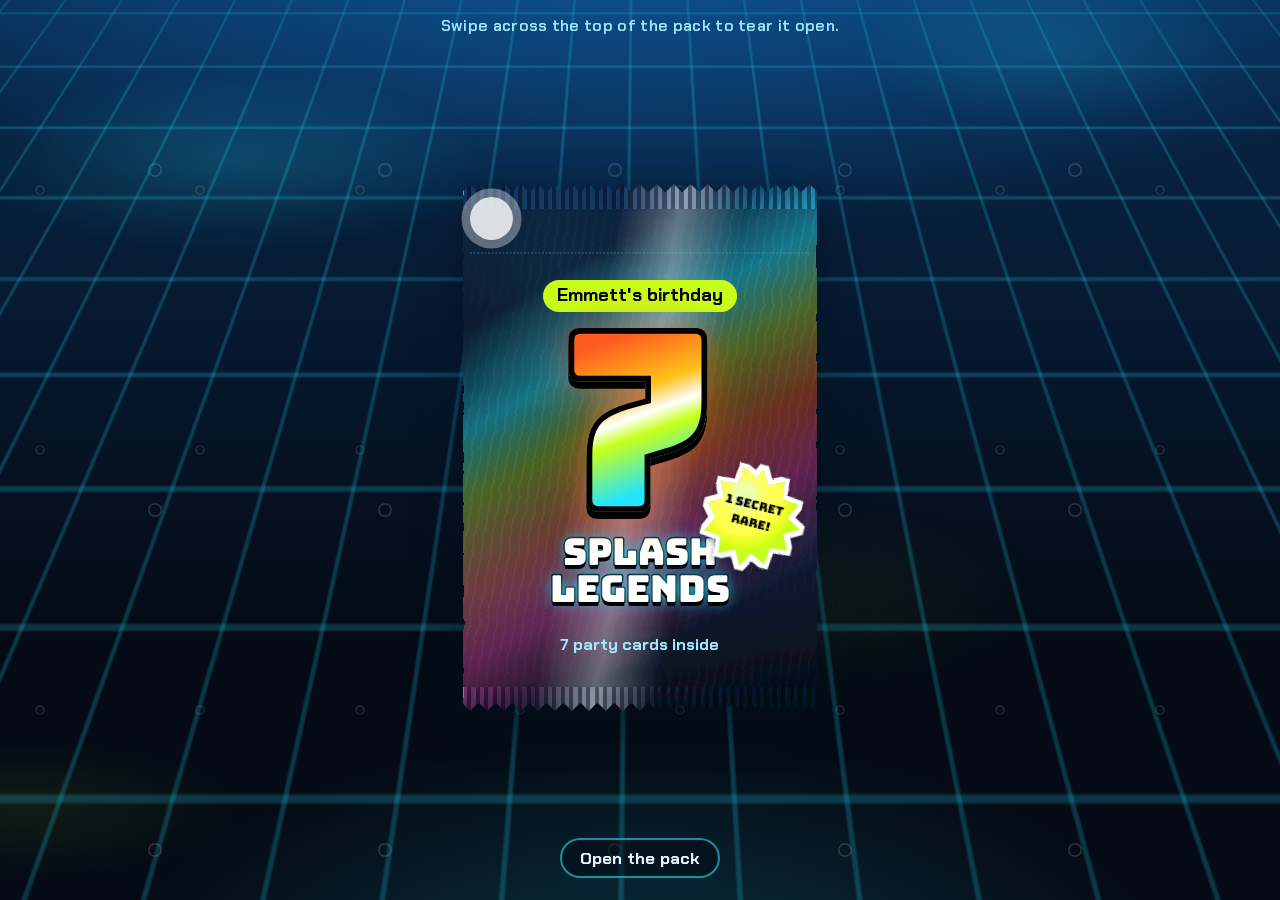
==== commit 25c21ed7: "Gemini art on all 7 cards; night-swim restyle (Splash Legends) - Six creature tiles split from one s" ====
--- a/index.html
+++ b/index.html
@@ -6,7 +6,7 @@
     <title>Emmett turns 7 · Splash party</title>
     <meta name="description" content="You're invited to Emmett's 7th birthday swim party. Saturday, December 5, 2:00 to 4:00 PM at Goldfish Swim School, Tulsa Hills." />
     <meta name="robots" content="noindex, nofollow" />
-    <meta name="theme-color" content="#04264a" />
+    <meta name="theme-color" content="#040b16" />
 
     <meta property="og:type" content="website" />
     <meta property="og:title" content="Emmett turns 7! Open your party pack" />
@@ -20,7 +20,7 @@
     <link rel="icon" href="art/favicon.svg" type="image/svg+xml" />
     <link rel="preconnect" href="https://fonts.googleapis.com" />
     <link rel="preconnect" href="https://fonts.gstatic.com" crossorigin />
-    <link href="https://fonts.googleapis.com/css2?family=Baloo+2:wght@500;600;700;800&family=Lilita+One&display=swap" rel="stylesheet" />
+    <link href="https://fonts.googleapis.com/css2?family=Bungee&family=Chakra+Petch:ital,wght@0,500;0,600;0,700;1,500&display=swap" rel="stylesheet" />
     <link rel="stylesheet" href="css/site.css" />
     <link rel="stylesheet" href="css/card.css" />
     <link rel="stylesheet" href="css/pack.css" />
@@ -63,12 +63,12 @@
             <div class="pack-print">
               <p class="pack-kicker">Emmett's birthday</p>
               <p class="pack-seven" aria-hidden="true">7</p>
-              <p class="pack-title">Splash Series</p>
+              <p class="pack-title">Splash Legends</p>
               <p class="pack-count">7 party cards inside</p>
             </div>
             <div class="pack-sticker" aria-hidden="true">
               <svg viewBox="0 0 120 120">
-                <path d="M60 4l10 18 19-9 2 21 21 2-9 19 18 10-18 10 9 19-21 2-2 21-19-9-10 18-10-18-19 9-2-21-21-2 9-19L4 60l18-10-9-19 21-2 2-21 19 9z" fill="#ffd23f" />
+                <path d="M60 4l10 18 19-9 2 21 21 2-9 19 18 10-18 10 9 19-21 2-2 21-19-9-10 18-10-18-19 9-2-21-21-2 9-19L4 60l18-10-9-19 21-2 2-21 19 9z" fill="#c6ff1a" />
                 <path d="M60 4l10 18 19-9 2 21 21 2-9 19 18 10-18 10 9 19-21 2-2 21-19-9-10 18-10-18-19 9-2-21-21-2 9-19L4 60l18-10-9-19 21-2 2-21 19 9z" fill="url(#stickerFoil)" style="mix-blend-mode: color-dodge" />
                 <defs>
                   <radialGradient id="stickerFoil" cx="35%" cy="30%" r="60%">
@@ -124,8 +124,8 @@
 
       <!-- After the last card: the whole set, and the plain facts -->
       <section class="binder" id="binder" aria-labelledby="binderTitle" hidden>
-        <h1 class="binder-title" id="binderTitle">You collected all 7!</h1>
-        <p class="binder-lead">Tap a card to look closer.</p>
+        <h1 class="binder-title" id="binderTitle">Level 7 complete!</h1>
+        <p class="binder-lead">You collected all 7 cards. Tap one to look closer.</p>
         <div class="binder-grid" id="binderGrid"></div>
         <div class="facts" id="facts"></div>
         <button class="again-button" id="againButton" type="button">Open the pack again</button>
--- a/css/site.css
+++ b/css/site.css
@@ -1,19 +1,20 @@
-/* Pool party world: deep-end blue, tile grid, light on the water.
-   Pool-noodle colors are the only accents. */
+/* Night-swim arena: deep-end navy, neon tile grid, light on the water.
+   Accents: volt green, electric cyan, lava orange. */
 
 :root {
   color-scheme: dark;
-  --deep: #04264a;
-  --tile: #0b5fa5;
-  --chlorine: #6fe7f0;
-  --noodle-pink: #ff4f9a;
-  --noodle-yellow: #ffd23f;
-  --noodle-lime: #7ce85a;
-  --ink: #0b2340;
-  --foam: #ffffff;
-
-  --display: "Lilita One", "Arial Rounded MT Bold", system-ui, sans-serif;
-  --body: "Baloo 2", ui-rounded, system-ui, sans-serif;
+  --deep: #040b16;
+  --navy: #071a33;
+  --tile: #0e3a66;
+  --cyan: #22e4ff;
+  --volt: #c6ff1a;
+  --lava: #ff5a1f;
+  --gold: #ffc21a;
+  --ink: #050b14;
+  --foam: #eaf6ff;
+
+  --display: "Bungee", "Arial Black", system-ui, sans-serif;
+  --body: "Chakra Petch", ui-sans-serif, system-ui, sans-serif;
 
   /* One card size for the whole page. It fits a phone with room for the controls. */
   --card-w: min(84vw, 340px, calc((100svh - 190px) * 0.716));
@@ -29,9 +30,14 @@
   margin: 0;
   min-height: 100%;
   overscroll-behavior: none;
+  /* No double-tap zoom: fast taps on Next must move the cards, not zoom the page. Pinch zoom still works. */
+  touch-action: manipulation;
 }
 
 body {
+  /* Cards that fly off the side must not make the page scroll sideways. */
+  overflow-x: hidden;
+  overflow-x: clip;
   background: var(--deep);
   color: var(--foam);
   font-family: var(--body);
@@ -48,13 +54,18 @@
   position: absolute;
 }
 
+button,
+a {
+  touch-action: manipulation;
+}
+
 button {
   font: inherit;
   color: inherit;
 }
 
 :focus-visible {
-  outline: 3px solid var(--noodle-yellow);
+  outline: 3px solid var(--volt);
   outline-offset: 3px;
 }
 
@@ -66,8 +77,9 @@
   z-index: -1;
   overflow: hidden;
   background:
-    radial-gradient(120% 70% at 50% -10%, #1785c9 0%, transparent 60%),
-    linear-gradient(180deg, #0d6db5 0%, var(--deep) 75%);
+    radial-gradient(120% 60% at 50% -10%, #0f5a9e 0%, transparent 60%),
+    radial-gradient(60% 40% at 50% 110%, rgb(34 228 255 / 0.18), transparent 70%),
+    linear-gradient(180deg, #08284d 0%, var(--deep) 70%);
 }
 
 /* Tiles, seen through the water at a slight angle. */
@@ -75,8 +87,8 @@
   position: absolute;
   inset: -20% -40% -10%;
   background-image:
-    linear-gradient(rgb(255 255 255 / 0.13) 2px, transparent 2px),
-    linear-gradient(90deg, rgb(255 255 255 / 0.13) 2px, transparent 2px);
+    linear-gradient(rgb(34 228 255 / 0.2) 2px, transparent 2px),
+    linear-gradient(90deg, rgb(34 228 255 / 0.2) 2px, transparent 2px);
   background-size: 44px 44px;
   transform: perspective(700px) rotateX(48deg);
   transform-origin: 50% 0;
@@ -88,10 +100,10 @@
   position: absolute;
   inset: -30%;
   background:
-    radial-gradient(18% 9% at 30% 30%, rgb(160 245 255 / 0.22), transparent 70%),
-    radial-gradient(14% 8% at 70% 22%, rgb(160 245 255 / 0.18), transparent 70%),
-    radial-gradient(22% 10% at 55% 60%, rgb(160 245 255 / 0.14), transparent 70%),
-    radial-gradient(16% 7% at 20% 75%, rgb(160 245 255 / 0.14), transparent 70%);
+    radial-gradient(18% 9% at 30% 30%, rgb(34 228 255 / 0.18), transparent 70%),
+    radial-gradient(14% 8% at 70% 22%, rgb(34 228 255 / 0.14), transparent 70%),
+    radial-gradient(22% 10% at 55% 60%, rgb(198 255 26 / 0.07), transparent 70%),
+    radial-gradient(16% 7% at 20% 75%, rgb(198 255 26 / 0.07), transparent 70%);
   filter: blur(6px);
   animation: drift 14s ease-in-out infinite alternate;
 }
@@ -130,6 +142,8 @@
   align-items: center;
   padding: max(14px, env(safe-area-inset-top)) 16px max(18px, env(safe-area-inset-bottom));
   perspective: 1200px;
+  overflow-x: hidden;
+  overflow-x: clip;
 }
 
 .status {
@@ -140,7 +154,8 @@
   text-align: center;
   font-weight: 600;
   font-size: 1rem;
-  color: #d6f6ff;
+  letter-spacing: 0.02em;
+  color: #9fe9ff;
   text-wrap: balance;
 }
 
@@ -157,8 +172,8 @@
 }
 
 .open-button {
-  border: 2px solid rgb(255 255 255 / 0.4);
-  background: transparent;
+  border: 2px solid rgb(34 228 255 / 0.6);
+  background: rgb(4 11 22 / 0.5);
   border-radius: 999px;
   padding: 0.35rem 1.1rem;
   font-weight: 700;
@@ -185,8 +200,10 @@
   width: 48px;
   height: 48px;
   border-radius: 50%;
-  border: 2px solid rgb(255 255 255 / 0.45);
-  background: rgb(4 38 74 / 0.5);
+  border: 2px solid var(--cyan);
+  background: rgb(4 11 22 / 0.6);
+  color: var(--cyan);
+  box-shadow: 0 0 14px rgb(34 228 255 / 0.35);
   cursor: pointer;
 }
 
@@ -210,8 +227,8 @@
   min-width: 4.5em;
   text-align: center;
   font-family: var(--display);
-  font-size: 1.2rem;
-  letter-spacing: 0.02em;
+  font-size: 1.05rem;
+  color: var(--volt);
 }
 
 .tilt-button {
@@ -220,9 +237,9 @@
   padding: 0.35rem 0.8rem;
   white-space: nowrap;
   font-size: 0.9rem;
-  background: var(--noodle-yellow);
+  background: var(--volt);
   color: var(--ink);
-  font-weight: 800;
+  font-weight: 700;
   cursor: pointer;
 }
 
@@ -278,28 +295,31 @@
   text-align: center;
   font-family: var(--display);
   font-weight: 400;
-  font-size: clamp(2.2rem, 9vw, 3.6rem);
+  font-size: clamp(1.9rem, 8vw, 3.4rem);
   line-height: 1;
-  color: var(--noodle-yellow);
-  text-shadow: 0 4px 0 var(--ink);
-  letter-spacing: 0.01em;
+  color: var(--volt);
+  text-shadow:
+    0 4px 0 #000,
+    0 0 24px rgb(198 255 26 / 0.45);
 }
 
 .binder-lead {
   margin: 0.4rem 0 1.4rem;
   text-align: center;
-  color: #d6f6ff;
+  color: #9fe9ff;
   font-weight: 600;
 }
 
 .binder-grid {
   display: grid;
-  grid-template-columns: repeat(auto-fill, minmax(min(190px, 42vw), 1fr));
+  grid-template-columns: repeat(auto-fill, minmax(min(190px, calc(50% - 7px)), 1fr));
   gap: 14px;
   padding: 14px;
   border-radius: 22px;
-  background: rgb(2 22 46 / 0.45);
-  box-shadow: inset 0 0 0 2px rgb(255 255 255 / 0.08);
+  background: rgb(2 8 18 / 0.6);
+  box-shadow:
+    inset 0 0 0 2px rgb(34 228 255 / 0.18),
+    0 0 40px rgb(34 228 255 / 0.08);
 }
 
 .binder-slot {
@@ -335,16 +355,18 @@
   max-width: 34rem;
   padding: 1.4rem 1.4rem 0.6rem;
   border-radius: 22px;
-  background: var(--foam);
-  color: var(--ink);
+  background: #0b1a2e;
+  color: var(--foam);
+  box-shadow: inset 0 0 0 2px rgb(34 228 255 / 0.25);
 }
 
 .facts-title {
   margin: 0 0 0.8rem;
   font-family: var(--display);
   font-weight: 400;
-  font-size: 1.5rem;
-  line-height: 1.1;
+  font-size: 1.25rem;
+  line-height: 1.15;
+  color: var(--volt);
 }
 
 .facts dl {
@@ -356,13 +378,13 @@
   grid-template-columns: 4.5rem 1fr;
   gap: 0.6rem;
   padding: 0.75rem 0;
-  border-top: 2px dashed #cfe9f3;
+  border-top: 1px solid rgb(34 228 255 / 0.2);
 }
 
 .facts dt {
   font-family: var(--display);
-  font-size: 1.1rem;
-  color: var(--tile);
+  font-size: 0.95rem;
+  color: var(--cyan);
 }
 
 .facts dd {
@@ -378,7 +400,7 @@
 }
 
 .facts a {
-  color: #0a4f8f;
+  color: #8ff4ff;
   font-weight: 800;
   text-decoration-thickness: 2px;
   text-underline-offset: 3px;
@@ -387,7 +409,8 @@
 .again-button {
   display: block;
   margin: 1.6rem auto 1rem;
-  border: 2px solid rgb(255 255 255 / 0.5);
+  border: 2px solid var(--volt);
+  color: var(--volt);
   background: transparent;
   border-radius: 999px;
   padding: 0.55rem 1.3rem;
@@ -406,7 +429,7 @@
   align-content: center;
   gap: 1rem;
   padding: 16px;
-  background: rgb(2 18 38 / 0.82);
+  background: rgb(2 6 14 / 0.86);
   backdrop-filter: blur(6px);
   perspective: 1200px;
   animation: fade 0.25s ease;
--- a/css/card.css
+++ b/css/card.css
@@ -2,7 +2,10 @@
    Sizes inside the card use cqi, so the same card works at any width.
 
    Layers, bottom to top:
-   frame (type color) > face (tinted stock) > art window (+ foil) > words > glare + rim.
+   frame (metal in the type color) > face (dark stock) > art window (+ foil) > words > glare + rim.
+
+   The art window takes the height the words leave free, so a card with
+   little text shows more art. Each image has a focus point (object-position).
 
    data-rarity:
    holo     foil inside the art window
@@ -12,8 +15,8 @@
 .card {
   --px: 0.15;
   --py: -0.2;
-  --t1: #bff6fa;
-  --t2: #1fa5d6;
+  --t1: #8ff4ff;
+  --t2: #22e4ff;
   position: relative;
   width: var(--card-w);
   aspect-ratio: 63 / 88;
@@ -23,49 +26,54 @@
   transform: rotateX(calc(var(--py) * 12deg)) rotateY(calc(var(--px) * -14deg));
   transform-style: preserve-3d;
   text-align: left;
-  color: var(--ink);
+  color: var(--foam);
   user-select: none;
   -webkit-user-select: none;
 }
 
+.card[data-type="invite"] {
+  --t1: #ff9bd0;
+  --t2: #ff2d87;
+}
 .card[data-type="when"] {
-  --t1: #c8f5d2;
-  --t2: #1fa596;
+  --t1: #8ff4ff;
+  --t2: #22e4ff;
 }
 .card[data-type="where"] {
-  --t1: #ffd6cf;
-  --t2: #ff6b5a;
+  --t1: #ffc08a;
+  --t2: #ff7a1a;
 }
 .card[data-type="gear"] {
-  --t1: #fff4a8;
-  --t2: #f5b400;
+  --t1: #d4b0ff;
+  --t2: #a35cff;
 }
 .card[data-type="cake"] {
-  --t1: #ffd9ea;
-  --t2: #ff4f9a;
+  --t1: #ffb08a;
+  --t2: #ff3d1f;
 }
 .card[data-type="rsvp"] {
-  --t1: #dcffc0;
-  --t2: #4cbf2c;
+  --t1: #a9d2ff;
+  --t2: #4da3ff;
 }
 .card[data-type="star"] {
   --t1: #fff1a0;
-  --t2: #e0a400;
+  --t2: #ffc21a;
 }
 
 .card-frame {
   position: absolute;
   inset: 0;
-  padding: 2.6cqi;
+  padding: 2.4cqi;
   border-radius: inherit;
   overflow: hidden;
   isolation: isolate;
   background:
     linear-gradient(calc(120deg + var(--px) * 30deg), rgb(255 255 255 / 0) 30%, rgb(255 255 255 / 0.55) 48%, rgb(255 255 255 / 0) 62%),
-    linear-gradient(160deg, var(--t2), var(--t1) 45%, var(--t2));
+    linear-gradient(160deg, var(--t2), #26323f 38%, #0d1520 55%, var(--t2));
   box-shadow:
-    0 2.4cqi 6cqi rgb(1 14 32 / 0.45),
-    0 0 0 0.5cqi rgb(11 35 64 / 0.9);
+    0 2.4cqi 6cqi rgb(0 0 0 / 0.6),
+    0 0 0 0.5cqi #000,
+    0 0 6cqi color-mix(in srgb, var(--t2) 35%, transparent);
 }
 
 .card-face {
@@ -73,12 +81,15 @@
   height: 100%;
   display: flex;
   flex-direction: column;
-  gap: 1.6cqi;
+  gap: 1.5cqi;
   padding: 2.6cqi 3cqi 2cqi;
   border-radius: 3cqi;
   overflow: hidden;
   isolation: isolate;
-  background: linear-gradient(180deg, #fff, var(--t1));
+  background:
+    radial-gradient(90% 40% at 50% 0%, color-mix(in srgb, var(--t2) 28%, transparent), transparent 70%),
+    linear-gradient(180deg, #111e30, #070d17);
+  box-shadow: inset 0 0 0 0.4cqi rgb(255 255 255 / 0.06);
 }
 
 /* ---------- Header ---------- */
@@ -97,49 +108,54 @@
   margin: 0;
   font-family: var(--display);
   font-weight: 400;
-  font-size: 8.4cqi;
+  font-size: 6.6cqi;
   line-height: 1;
-  letter-spacing: 0.01em;
+  letter-spacing: 0;
   white-space: nowrap;
   overflow: hidden;
   text-overflow: ellipsis;
+  color: #fff;
+  text-shadow: 0 0.5cqi 0 #000;
 }
 
 .card-stat {
   font-family: var(--display);
-  font-size: 7cqi;
+  font-size: 6cqi;
   line-height: 1;
-  color: #c4183f;
+  color: var(--t1);
+  text-shadow: 0 0 3cqi color-mix(in srgb, var(--t2) 70%, transparent);
 }
 
 .card-stat small {
   font-family: var(--body);
-  font-weight: 800;
-  font-size: 3.2cqi;
+  font-weight: 700;
+  font-size: 3cqi;
   margin-right: 0.6cqi;
-  color: var(--ink);
+  color: #9fb3c8;
+  text-shadow: none;
 }
 
 .type-badge {
   display: grid;
   place-items: center;
-  width: 8.6cqi;
-  height: 8.6cqi;
+  width: 8.2cqi;
+  height: 8.2cqi;
   border-radius: 50%;
   background: var(--t2);
-  border: 0.7cqi solid var(--ink);
-  color: #fff;
+  border: 0.6cqi solid #000;
+  color: #000;
+  box-shadow: 0 0 3cqi color-mix(in srgb, var(--t2) 60%, transparent);
 }
 
 .type-badge .icon {
-  width: 5.2cqi;
-  height: 5.2cqi;
+  width: 5cqi;
+  height: 5cqi;
 }
 
 .icon {
   fill: none;
   stroke: currentColor;
-  stroke-width: 2.2;
+  stroke-width: 2.4;
   stroke-linecap: round;
   stroke-linejoin: round;
 }
@@ -149,35 +165,51 @@
 .card-art {
   order: 1;
   position: relative;
-  flex: none;
-  aspect-ratio: 3 / 2;
+  /* Grow into the free height, but never taller than a square. */
+  flex: 1 1 0;
+  min-height: 34%;
+  max-height: calc(100cqi - 6cqi);
   border-radius: 2cqi;
   overflow: hidden;
   isolation: isolate;
-  border: 0.9cqi solid var(--ink);
+  border: 0.8cqi solid #000;
+  box-shadow: 0 0 0 0.5cqi var(--t2);
+  margin: 0.5cqi;
   background:
-    radial-gradient(60% 60% at 50% 25%, rgb(255 255 255 / 0.35), transparent 70%),
-    linear-gradient(180deg, color-mix(in srgb, var(--t2) 70%, #fff), color-mix(in srgb, var(--t2) 75%, var(--ink)));
+    radial-gradient(60% 60% at 50% 25%, rgb(255 255 255 / 0.25), transparent 70%),
+    linear-gradient(180deg, color-mix(in srgb, var(--t2) 60%, #fff), color-mix(in srgb, var(--t2) 60%, #000));
 }
 
 .card-art > svg,
 .card-art > img {
   position: absolute;
+  inset: 0;
   z-index: 2;
-  inset: 0;
   width: 100%;
   height: 100%;
   object-fit: cover;
   display: block;
 }
 
-/* A photo or painted image has no see-through parts, so the foil goes on top. */
+/* A painted image has no see-through parts, so the foil goes on top, lighter. */
 .card-art.has-img > img {
   z-index: 0;
 }
 
 .card-art.has-img .holo-foil {
-  opacity: 0.22;
+  opacity: 0.2;
+}
+
+.card-art.has-img .holo-refract {
+  opacity: 0.12;
+}
+
+.card-art.has-img .holo-spot {
+  opacity: 0.55;
+}
+
+.card-art.has-img .holo-bars {
+  opacity: 0.5;
 }
 
 .card-ribbon {
@@ -185,12 +217,12 @@
   display: flex;
   justify-content: space-between;
   margin: -0.4cqi 2cqi 0;
-  padding: 0.5cqi 2.4cqi;
+  padding: 0.4cqi 2.4cqi;
   border-radius: 0 0 2cqi 2cqi;
   background: var(--t2);
-  color: #fff;
+  color: #000;
   font-weight: 700;
-  font-size: 3.2cqi;
+  font-size: 3.1cqi;
   line-height: 1.5;
   position: relative;
   z-index: 2;
@@ -200,28 +232,29 @@
 
 .card-body {
   order: 3;
-  flex: 1;
+  flex: none;
   display: flex;
   flex-direction: column;
-  gap: 0.6cqi;
-  min-height: 0;
+  gap: 0.5cqi;
   position: relative;
   z-index: 2;
 }
 
 .fact-big {
-  margin: 0.6cqi 0 0;
+  margin: 0.4cqi 0 0;
   font-family: var(--display);
-  font-size: 6.6cqi;
-  line-height: 1.05;
+  font-size: 5.4cqi;
+  line-height: 1.1;
+  color: #fff;
   text-wrap: balance;
 }
 
 .fact {
   margin: 0;
-  font-weight: 700;
-  font-size: 4.2cqi;
+  font-weight: 600;
+  font-size: 4cqi;
   line-height: 1.2;
+  color: #c9d8e8;
 }
 
 .kit {
@@ -229,10 +262,11 @@
   padding: 0;
   list-style: none;
   display: grid;
-  gap: 0.4cqi;
-  font-weight: 700;
-  font-size: 4.2cqi;
-  line-height: 1.25;
+  gap: 0.3cqi;
+  font-weight: 600;
+  font-size: 4cqi;
+  line-height: 1.2;
+  color: #c9d8e8;
 }
 
 .kit li {
@@ -244,12 +278,12 @@
 .kit li::before {
   content: "";
   flex: none;
-  width: 2.6cqi;
-  height: 2.6cqi;
-  border-radius: 50%;
-  border: 0.6cqi solid var(--ink);
+  width: 2.2cqi;
+  height: 2.2cqi;
+  rotate: 45deg;
   background: var(--t2);
-  translate: 0 0.2cqi;
+  box-shadow: 0 0 2cqi var(--t2);
+  translate: 0 -0.2cqi;
 }
 
 .moves {
@@ -264,26 +298,26 @@
   display: flex;
   align-items: center;
   gap: 2cqi;
-  min-height: 9.5cqi;
-  padding: 1cqi 2.6cqi 1cqi 1.4cqi;
-  border-radius: 999px;
-  background: rgb(255 255 255 / 0.75);
-  border: 0.5cqi solid rgb(11 35 64 / 0.2);
-  color: var(--ink);
+  min-height: 9cqi;
+  padding: 0.9cqi 2.6cqi 0.9cqi 1.2cqi;
+  border-radius: 2cqi;
+  background: rgb(255 255 255 / 0.06);
+  border: 0.4cqi solid rgb(255 255 255 / 0.14);
+  color: #fff;
   text-decoration: none;
-  font-weight: 800;
-  font-size: 4.1cqi;
+  font-weight: 700;
+  font-size: 3.9cqi;
   line-height: 1.1;
 }
 
 .move .icon {
   flex: none;
-  width: 6.6cqi;
-  height: 6.6cqi;
+  width: 6.4cqi;
+  height: 6.4cqi;
   padding: 1.1cqi;
-  border-radius: 50%;
+  border-radius: 1.4cqi;
   background: var(--t2);
-  color: #fff;
+  color: #000;
 }
 
 .move-name {
@@ -292,43 +326,47 @@
 }
 
 .move-text {
-  font-weight: 600;
-  font-size: 3.3cqi;
+  font-weight: 500;
+  font-size: 3.2cqi;
   line-height: 1.2;
-  opacity: 0.85;
+  color: #c9d8e8;
 }
 
 .move-value {
   font-family: var(--display);
   font-weight: 400;
-  font-size: 4.6cqi;
+  font-size: 4cqi;
   white-space: nowrap;
+  color: var(--t1);
 }
 
 .move-link {
-  background: #fff;
-  border-color: var(--ink);
-  box-shadow: 0 0.8cqi 0 var(--ink);
+  background: color-mix(in srgb, var(--t2) 16%, #0b1422);
+  border-color: var(--t2);
+  box-shadow:
+    0 0.8cqi 0 #000,
+    0 0 3cqi color-mix(in srgb, var(--t2) 35%, transparent);
   cursor: pointer;
 }
 
 .move-link:active {
   translate: 0 0.6cqi;
-  box-shadow: 0 0.2cqi 0 var(--ink);
+  box-shadow: 0 0.2cqi 0 #000;
 }
 
 .move-link .move-value {
-  color: #c4183f;
+  color: var(--volt);
 }
 
 .flavor {
-  margin: auto 0 0;
+  margin: 0.6cqi 0 0;
   padding-top: 0.8cqi;
-  border-top: 0.4cqi solid rgb(11 35 64 / 0.15);
+  border-top: 0.3cqi solid rgb(255 255 255 / 0.12);
   font-style: italic;
   font-weight: 500;
-  font-size: 3.3cqi;
+  font-size: 3.1cqi;
   line-height: 1.25;
+  color: #8fa6bf;
 }
 
 .card-foot {
@@ -338,20 +376,23 @@
   align-items: center;
   gap: 2cqi;
   font-weight: 700;
-  font-size: 2.9cqi;
+  font-size: 2.8cqi;
+  color: #8fa6bf;
   position: relative;
   z-index: 2;
 }
 
 .rarity {
-  color: var(--ink);
+  color: #ffc21a;
   letter-spacing: 0.1em;
 }
 
 .set {
   flex: 1;
   text-align: center;
-  opacity: 0.75;
+  font-family: var(--display);
+  font-size: 2.6cqi;
+  opacity: 0.8;
 }
 
 /* ---------- Foil layers (from research/demos/foil.css) ---------- */
@@ -457,7 +498,7 @@
   mix-blend-mode: overlay;
 }
 
-/* Reverse holo: the art stays matte, the stock carries the rainbow. */
+/* Reverse holo: the art stays matte, the dark stock carries the rainbow. */
 .card[data-rarity="reverse"] .card-art .holo-fx :is(.holo-foil, .holo-bars, .holo-refract) {
   opacity: 0;
 }
@@ -471,18 +512,18 @@
   background-image:
     repeating-linear-gradient(
       calc(118deg + var(--py) * 16deg),
-      #ff8fc2 0%,
-      #ffe27a 16%,
-      #9ff5c2 33%,
-      #8fe0ff 50%,
-      #c5b5ff 66%,
-      #ff8fc2 84%
+      #ff4d88 0%,
+      #ffb15a 16%,
+      #c6ff1a 33%,
+      #22e4ff 50%,
+      #a35cff 66%,
+      #ff4d88 84%
     ),
     radial-gradient(rgb(255 255 255 / 0.9) 0.5px, transparent 0.8px);
   background-size: 260% 260%, 4px 4px;
   background-position: calc(40% + var(--px) * -40%) calc(50% + var(--py) * -40%), 0 0;
-  mix-blend-mode: multiply;
-  opacity: 0.55;
+  mix-blend-mode: screen;
+  opacity: 0.16;
 }
 
 /* ---------- Secret rare: full-bleed art ---------- */
@@ -490,101 +531,115 @@
 .card[data-rarity="secret"] .card-frame {
   background:
     linear-gradient(calc(120deg + var(--px) * 30deg), rgb(255 255 255 / 0) 25%, rgb(255 255 255 / 0.8) 48%, rgb(255 255 255 / 0) 66%),
-    linear-gradient(160deg, #e0a400, #fff1a0 30%, #ff8fc2 55%, #6fe7f0 75%, #e0a400);
+    linear-gradient(160deg, #ffc21a, #fff1a0 25%, #ff7a1a 45%, #22e4ff 70%, #c6ff1a 85%, #ffc21a);
+  box-shadow:
+    0 2.4cqi 6cqi rgb(0 0 0 / 0.6),
+    0 0 0 0.5cqi #000,
+    0 0 10cqi rgb(255 194 26 / 0.45);
 }
 
 .card[data-rarity="secret"] .card-face {
-  background: #0b5fa5;
-  color: #fff;
+  background: #071a33;
 }
 
 .card-art.is-full {
   position: absolute;
   inset: 0;
   order: 0;
-  aspect-ratio: auto;
+  max-height: none;
+  margin: 0;
   border: 0;
   border-radius: 0;
+  box-shadow: none;
   z-index: 0;
   background: linear-gradient(180deg, #1fa5d6, #0b5fa5);
 }
 
 .card[data-rarity="secret"] .holo-foil {
-  opacity: 0.7;
+  opacity: 0.55;
 }
 
 .card[data-rarity="secret"] .holo-refract {
-  opacity: 0.8;
+  opacity: 0.6;
+}
+
+.card[data-rarity="secret"] .card-art.has-img .holo-foil {
+  opacity: 0.24;
+}
+
+.card[data-rarity="secret"] .card-art.has-img .holo-refract {
+  opacity: 0.2;
 }
 
 .card[data-rarity="secret"] .card-head {
-  padding: 1.4cqi 2cqi;
-  border-radius: 999px;
-  background: rgb(4 30 60 / 0.6);
+  padding: 1.2cqi 1.4cqi 1.2cqi 2.4cqi;
+  border-radius: 2.4cqi;
+  background: rgb(3 10 20 / 0.82);
+  box-shadow: 0 0 0 0.4cqi rgb(255 194 26 / 0.6);
 }
 
 .card[data-rarity="secret"] .card-name {
-  font-size: 10cqi;
+  font-size: 8.4cqi;
   color: #fff;
 }
 
 .card[data-rarity="secret"] :is(.card-stat, .card-stat small) {
-  color: var(--noodle-yellow);
+  color: #ffc21a;
 }
 
 .card[data-rarity="secret"] .card-ribbon {
   order: 1;
   margin: 0 auto;
   border-radius: 999px;
-  padding: 0.6cqi 3cqi;
-  background: var(--ink);
-  color: var(--noodle-yellow);
+  padding: 0.4cqi 3cqi;
+  background: #ffc21a;
+  color: #000;
   gap: 3cqi;
 }
 
+/* The words sit at the bottom; the art fills everything above them. */
 .card[data-rarity="secret"] .card-body {
+  flex: 1;
   justify-content: flex-end;
 }
 
 .card[data-rarity="secret"] .moves {
-  gap: 1.4cqi;
+  gap: 1.2cqi;
 }
 
 .card[data-rarity="secret"] .move {
-  border-radius: 3cqi;
-  background: rgb(4 30 60 / 0.72);
-  border-color: rgb(255 255 255 / 0.3);
+  border-radius: 2.4cqi;
+  background: rgb(3 10 20 / 0.72);
+  border-color: rgb(255 194 26 / 0.5);
   color: #fff;
   backdrop-filter: blur(2px);
+  -webkit-backdrop-filter: blur(2px);
 }
 
 .card[data-rarity="secret"] .move .icon {
-  background: var(--noodle-yellow);
-  color: var(--ink);
+  background: #ffc21a;
+  color: #000;
 }
 
 .card[data-rarity="secret"] .move-value {
-  font-size: 6cqi;
-  color: var(--noodle-yellow);
+  font-size: 5.4cqi;
+  color: #ffc21a;
 }
 
 .card[data-rarity="secret"] .flavor {
   border: 0;
   padding: 1cqi 2cqi;
   border-radius: 2cqi;
-  background: rgb(4 30 60 / 0.6);
+  background: rgb(3 10 20 / 0.72);
+  color: #dfe9f3;
   margin-top: 1.2cqi;
 }
 
 .card[data-rarity="secret"] .card-foot {
   padding: 0.4cqi 2cqi;
   border-radius: 999px;
-  background: rgb(4 30 60 / 0.6);
-  color: #fff;
-}
-
-.card[data-rarity="secret"] .rarity {
-  color: var(--noodle-yellow);
+  background: rgb(3 10 20 / 0.72);
+  color: #dfe9f3;
 }
 
 /* ---------- Glare and rim, on every card ---------- */
@@ -597,8 +652,8 @@
   pointer-events: none;
   background: radial-gradient(
     circle at calc(50% + var(--px) * 40%) calc(50% + var(--py) * 40%),
-    rgb(255 255 255 / 0.5) 0%,
-    rgb(255 255 255 / 0.08) 30%,
+    rgb(255 255 255 / 0.4) 0%,
+    rgb(255 255 255 / 0.06) 30%,
     transparent 55%
   );
   mix-blend-mode: soft-light;
@@ -610,8 +665,8 @@
   inset: 0;
   border-radius: inherit;
   box-shadow:
-    inset 0 0 0 0.6cqi rgb(255 255 255 / 0.7),
-    inset 0 0 5cqi rgb(255 255 255 / 0.35);
+    inset 0 0 0 0.6cqi rgb(255 255 255 / 0.6),
+    inset 0 0 5cqi rgb(255 255 255 / 0.3);
   mask-image: linear-gradient(calc(128deg + var(--px) * 36deg), #000 0 16%, transparent 40% 64%, #000 86% 100%);
 }
 
--- a/css/pack.css
+++ b/css/pack.css
@@ -82,11 +82,13 @@
   right: 0;
   /* Tall enough to cover body and strip; each piece shows its part. */
   height: calc(100cqi * 94 / 63);
+  /* Black chrome foil with a rainbow sheen that moves with the pointer. */
   background:
-    radial-gradient(70% 40% at calc(30% + var(--px) * 30%) 20%, rgb(255 255 255 / 0.6), transparent 60%),
-    repeating-linear-gradient(100deg, rgb(255 255 255 / 0.22) 0 2px, transparent 2px 9px),
-    linear-gradient(calc(150deg + var(--px) * 20deg), #c9f7ff 0%, #5fb8ff 18%, #8f7dff 36%, #ff9fd0 54%, #ffe48a 70%, #7ff0d8 86%, #c9f7ff 100%);
-  background-blend-mode: soft-light, overlay, normal;
+    radial-gradient(70% 40% at calc(30% + var(--px) * 30%) 20%, rgb(255 255 255 / 0.35), transparent 60%),
+    repeating-linear-gradient(100deg, rgb(255 255 255 / 0.1) 0 2px, transparent 2px 9px),
+    linear-gradient(calc(150deg + var(--px) * 20deg), transparent 20%, rgb(34 228 255 / 0.45) 34%, rgb(198 255 26 / 0.35) 44%, rgb(255 90 31 / 0.4) 56%, rgb(255 45 135 / 0.35) 66%, transparent 80%),
+    linear-gradient(170deg, #0d2340 0%, #050b14 45%, #0b1d36 70%, #050b14 100%);
+  background-blend-mode: soft-light, overlay, screen, normal;
   filter: url("#crinkle");
 }
 
@@ -102,8 +104,8 @@
   content: "";
   position: absolute;
   inset: -20%;
-  background: linear-gradient(100deg, transparent 40%, rgb(255 255 255 / 0.7) 50%, transparent 60%);
-  mix-blend-mode: soft-light;
+  background: linear-gradient(100deg, transparent 40%, rgb(255 255 255 / 0.35) 50%, transparent 60%);
+  mix-blend-mode: screen;
   animation: sweep 3.8s ease-in-out infinite;
 }
 
@@ -167,7 +169,7 @@
   flex-direction: column;
   align-items: center;
   text-align: center;
-  color: var(--ink);
+  color: var(--foam);
 }
 
 .pack-print p {
@@ -177,10 +179,10 @@
 .pack-kicker {
   padding: 0.6cqi 4cqi;
   border-radius: 999px;
-  background: var(--ink);
-  color: #fff;
-  font-weight: 800;
-  font-size: 5.4cqi;
+  background: var(--volt);
+  color: #000;
+  font-weight: 700;
+  font-size: 5.2cqi;
   line-height: 1.5;
 }
 
@@ -189,30 +191,34 @@
   font-family: var(--display);
   font-size: 78cqi;
   line-height: 0.82;
-  -webkit-text-stroke: 2cqi var(--ink);
-  background: linear-gradient(calc(160deg + var(--px) * 40deg), #ff4f9a 20%, #ffd23f 42%, #fff 50%, #6fe7f0 58%, #ff4f9a 82%);
+  font-size: 70cqi;
+  -webkit-text-stroke: 1.6cqi #000;
+  background: linear-gradient(calc(160deg + var(--px) * 40deg), #ff5a1f 15%, #ffc21a 38%, #fff 48%, #c6ff1a 56%, #22e4ff 78%);
   background-size: 100% 100%;
   -webkit-background-clip: text;
   background-clip: text;
   color: transparent;
-  filter: drop-shadow(0 2.4cqi 0 var(--ink));
+  filter: drop-shadow(0 2cqi 0 #000) drop-shadow(0 0 6cqi rgb(255 90 31 / 0.55));
 }
 
 .pack-title {
   margin-top: 3cqi !important;
   font-family: var(--display);
-  font-size: 13cqi;
+  font-size: 10.5cqi;
   line-height: 1;
   color: #fff;
-  -webkit-text-stroke: 1.2cqi var(--ink);
+  -webkit-text-stroke: 0.8cqi #000;
   paint-order: stroke fill;
-  text-shadow: 0 1.2cqi 0 var(--ink);
+  text-shadow:
+    0 1cqi 0 #000,
+    0 0 4cqi rgb(34 228 255 / 0.8);
 }
 
 .pack-count {
   margin-top: auto !important;
-  font-weight: 800;
+  font-weight: 700;
   font-size: 4.6cqi;
+  color: #9fe9ff;
 }
 
 .pack-sticker {
@@ -232,8 +238,8 @@
 
 .pack-sticker text {
   font-family: var(--display);
-  font-size: 19px;
-  fill: var(--ink);
+  font-size: 15px;
+  fill: #000;
 }
 
 /* ---------- Tear line and hint ---------- */
@@ -258,7 +264,7 @@
 
 .tear-dash {
   fill: none;
-  stroke: var(--ink);
+  stroke: #9fe9ff;
   stroke-width: 0.6;
   stroke-dasharray: 2 1.6;
   vector-effect: non-scaling-stroke;
@@ -278,7 +284,7 @@
 
 .tear-rip {
   fill: none;
-  stroke: #021428;
+  stroke: #c6ff1a;
   stroke-width: 3;
   stroke-linejoin: round;
   vector-effect: non-scaling-stroke;
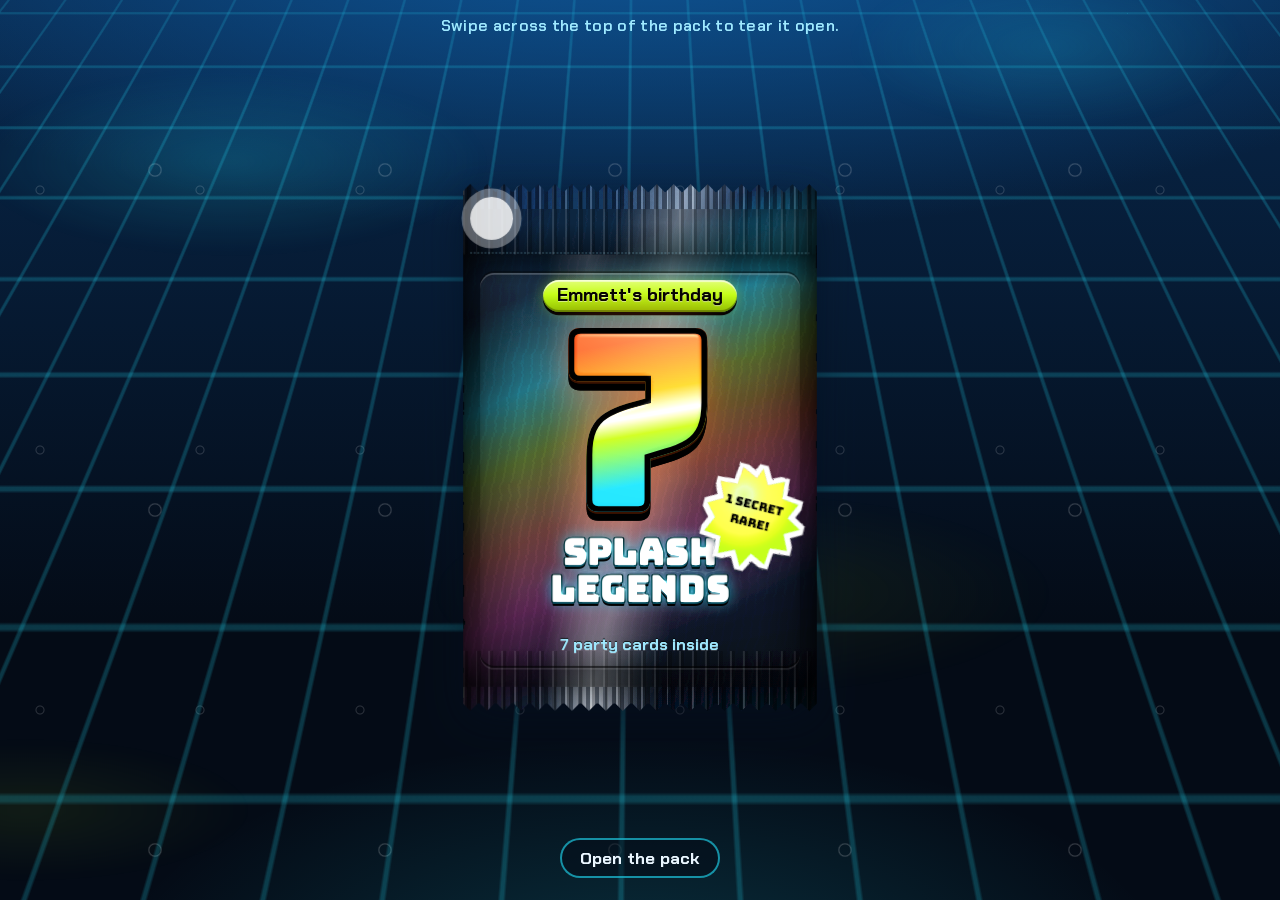
==== commit 24d74f3a: "Pack depth: pillow shading, seal pleats, raised panel, beveled 7 and title - Sides fall into shadow," ====
--- a/index.html
+++ b/index.html
@@ -31,6 +31,23 @@
       <filter id="crinkle" x="-5%" y="-5%" width="110%" height="110%">
         <feTurbulence type="fractalNoise" baseFrequency="0.012 0.06" numOctaves="3" seed="7" result="noise" />
         <feDisplacementMap in="SourceGraphic" in2="noise" scale="6" />
+      </filter>
+      <!-- Bevel: blur the shape's alpha into a height map, light it, keep the light inside the shape. -->
+      <filter id="bevel" x="-10%" y="-10%" width="120%" height="120%" color-interpolation-filters="sRGB">
+        <feGaussianBlur in="SourceAlpha" stdDeviation="3.5" result="height" />
+        <feSpecularLighting in="height" surfaceScale="7" specularConstant="0.9" specularExponent="38" lighting-color="#ffffff" result="spec">
+          <fePointLight class="pack-light" x="40" y="-120" z="260" />
+        </feSpecularLighting>
+        <feComposite in="spec" in2="SourceAlpha" operator="in" result="shine" />
+        <feComposite in="SourceGraphic" in2="shine" operator="arithmetic" k1="0" k2="1" k3="0.55" k4="0" />
+      </filter>
+      <filter id="bevel-sm" x="-10%" y="-20%" width="120%" height="140%" color-interpolation-filters="sRGB">
+        <feGaussianBlur in="SourceAlpha" stdDeviation="1.4" result="height" />
+        <feSpecularLighting in="height" surfaceScale="4" specularConstant="1" specularExponent="20" lighting-color="#ffffff" result="spec">
+          <fePointLight class="pack-light" x="40" y="-80" z="200" />
+        </feSpecularLighting>
+        <feComposite in="spec" in2="SourceAlpha" operator="in" result="shine" />
+        <feComposite in="SourceGraphic" in2="shine" operator="arithmetic" k1="0" k2="1" k3="0.6" k4="0" />
       </filter>
       <filter id="diecut" x="-30%" y="-30%" width="160%" height="160%">
         <feMorphology in="SourceAlpha" operator="dilate" radius="4" result="dilate" />
--- a/css/pack.css
+++ b/css/pack.css
@@ -26,7 +26,6 @@
   inset: 0;
   container-type: inline-size;
   transform: rotateX(calc(var(--py) * -8deg)) rotateY(calc(var(--px) * 10deg));
-  transition: transform 0.5s ease;
   filter: drop-shadow(0 14px 22px rgb(1 14 32 / 0.5));
 }
 
@@ -138,6 +137,54 @@
   bottom: 0;
 }
 
+/* ---------- Depth ----------
+   A filled foil pack is a pillow: flat seals at the ends, a bulge in the middle,
+   and fine pleats where the foil is pinched into the seal.
+   Layers: foil (0) > pillow shading (1) > crimp (2) > print (3) > sticker (4). */
+
+.pack-foil {
+  z-index: 0;
+}
+
+.pack-crimp {
+  z-index: 2;
+}
+
+.pack-body::after,
+.pack-strip::after {
+  content: "";
+  position: absolute;
+  inset: 0;
+  z-index: 1;
+  pointer-events: none;
+}
+
+.pack-body::after {
+  background:
+    /* Light that slides across the bulge as the pack turns. */
+    linear-gradient(
+      90deg,
+      transparent calc(18% + var(--px) * 22%),
+      rgb(255 255 255 / 0.16) calc(30% + var(--px) * 22%),
+      transparent calc(44% + var(--px) * 22%)
+    ),
+    /* The bulge: lighter in the middle, the sides fall away into shadow. */
+    radial-gradient(75% 55% at 50% 48%, rgb(255 255 255 / 0.1), transparent 70%),
+    linear-gradient(90deg, rgb(0 0 0 / 0.7) 0%, rgb(0 0 0 / 0.25) 7%, transparent 16% 84%, rgb(0 0 0 / 0.25) 93%, rgb(0 0 0 / 0.7) 100%),
+    /* Pleats where the foil is pinched into the bottom seal. */
+    repeating-linear-gradient(90deg, rgb(255 255 255 / 0.12) 0 0.5cqi, rgb(0 0 0 / 0.22) 0.5cqi 1.4cqi, transparent 1.4cqi 3.6cqi)
+      0 100% / 100% 17cqi no-repeat,
+    /* Shadow under the rip at the top and above the bottom seal. */
+    linear-gradient(180deg, rgb(0 0 0 / 0.55), transparent 7%, transparent 86%, rgb(0 0 0 / 0.5) 94%, transparent);
+}
+
+.pack-strip::after {
+  background:
+    linear-gradient(90deg, rgb(0 0 0 / 0.7) 0%, rgb(0 0 0 / 0.25) 7%, transparent 16% 84%, rgb(0 0 0 / 0.25) 93%, rgb(0 0 0 / 0.7) 100%),
+    repeating-linear-gradient(90deg, rgb(255 255 255 / 0.12) 0 0.5cqi, rgb(0 0 0 / 0.22) 0.5cqi 1.4cqi, transparent 1.4cqi 3.6cqi),
+    linear-gradient(180deg, transparent 55%, rgb(0 0 0 / 0.45));
+}
+
 /* Zigzag edges where the pack is sealed: teeth up on the strip, teeth down on the body. */
 .pack-strip,
 .pack-body {
@@ -164,6 +211,7 @@
 
 .pack-print {
   position: absolute;
+  z-index: 3;
   inset: 6% 6% 12%;
   display: flex;
   flex-direction: column;
@@ -172,6 +220,22 @@
   color: var(--foam);
 }
 
+/* A raised, stamped panel behind the print: light on its top edge, shadow on its bottom edge. */
+.pack-print::before {
+  content: "";
+  position: absolute;
+  inset: -2% -1.5% -3%;
+  z-index: -1;
+  border-radius: 4cqi;
+  background: linear-gradient(180deg, rgb(255 255 255 / 0.05), rgb(0 0 0 / 0.12));
+  box-shadow:
+    inset 0 0.5cqi 0 rgb(255 255 255 / 0.22),
+    inset 0 -0.6cqi 0 rgb(0 0 0 / 0.55),
+    0 0.5cqi 0 rgb(255 255 255 / 0.1),
+    0 -0.5cqi 0 rgb(0 0 0 / 0.45),
+    0 2cqi 5cqi rgb(0 0 0 / 0.35);
+}
+
 .pack-print p {
   margin: 0;
 }
@@ -179,10 +243,16 @@
 .pack-kicker {
   padding: 0.6cqi 4cqi;
   border-radius: 999px;
-  background: var(--volt);
+  background: linear-gradient(180deg, #e2ff7a, var(--volt) 45%, #8fc000);
   color: #000;
   font-weight: 700;
   font-size: 5.2cqi;
+  text-shadow: 0 0.3cqi 0 rgb(255 255 255 / 0.5);
+  box-shadow:
+    inset 0 0.5cqi 0 rgb(255 255 255 / 0.7),
+    inset 0 -0.6cqi 0 rgb(0 0 0 / 0.3),
+    0 0.9cqi 0 #000,
+    0 0 4cqi rgb(198 255 26 / 0.35);
   line-height: 1.5;
 }
 
@@ -198,7 +268,8 @@
   -webkit-background-clip: text;
   background-clip: text;
   color: transparent;
-  filter: drop-shadow(0 2cqi 0 #000) drop-shadow(0 0 6cqi rgb(255 90 31 / 0.55));
+  /* #bevel lights the edges of the 7 like stamped metal; the drop shadows lift it off the foil. */
+  filter: url("#bevel") drop-shadow(0 0.6cqi 0 #3a1200) drop-shadow(0 2cqi 0 #000) drop-shadow(0 0 6cqi rgb(255 90 31 / 0.55));
 }
 
 .pack-title {
@@ -209,8 +280,11 @@
   color: #fff;
   -webkit-text-stroke: 0.8cqi #000;
   paint-order: stroke fill;
+  filter: url("#bevel-sm");
   text-shadow:
-    0 1cqi 0 #000,
+    0 -0.4cqi 0 rgb(255 255 255 / 0.35),
+    0 0.6cqi 0 #0a4a5a,
+    0 1.2cqi 0 #000,
     0 0 4cqi rgb(34 228 255 / 0.8);
 }
 
@@ -219,10 +293,14 @@
   font-weight: 700;
   font-size: 4.6cqi;
   color: #9fe9ff;
+  text-shadow:
+    0 -0.3cqi 0 rgb(0 0 0 / 0.8),
+    0 0.3cqi 0 rgb(255 255 255 / 0.18);
 }
 
 .pack-sticker {
   position: absolute;
+  z-index: 4;
   right: 4%;
   top: 46%;
   width: 28cqi;
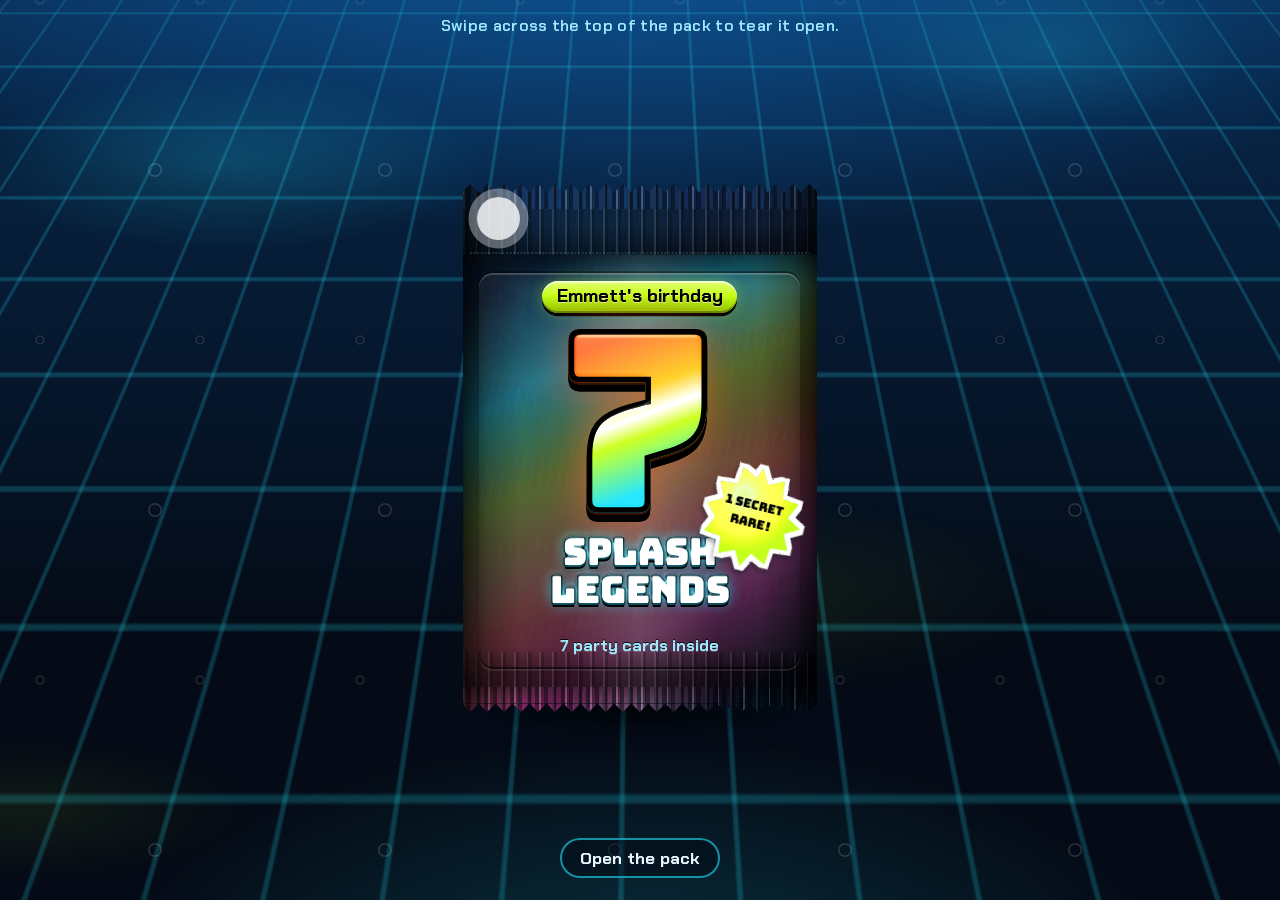
==== commit c1fbca19: "Performance: no dropped frames at 4x CPU slowdown - Idle sway runs as Web Animations on transform (G" ====
--- a/index.html
+++ b/index.html
@@ -77,6 +77,8 @@
         <div class="pack-inner">
           <div class="pack-body">
             <div class="pack-foil"></div>
+            <div class="pack-sheen"></div>
+            <div class="pack-band"></div>
             <div class="pack-print">
               <p class="pack-kicker">Emmett's birthday</p>
               <p class="pack-seven" aria-hidden="true">7</p>
@@ -154,7 +156,6 @@
       <button class="lightbox-close" id="lightboxClose" type="button">Close</button>
     </div>
 
-    <div class="confetti" id="confetti" aria-hidden="true"></div>
 
     <script type="module" src="js/main.js"></script>
   </body>
--- a/css/site.css
+++ b/css/site.css
@@ -104,20 +104,24 @@
     radial-gradient(14% 8% at 70% 22%, rgb(34 228 255 / 0.14), transparent 70%),
     radial-gradient(22% 10% at 55% 60%, rgb(198 255 26 / 0.07), transparent 70%),
     radial-gradient(16% 7% at 20% 75%, rgb(198 255 26 / 0.07), transparent 70%);
-  filter: blur(6px);
+  /* No blur filter: the gradients are already soft, and a blur on a moving layer costs every frame. */
   animation: drift 14s ease-in-out infinite alternate;
-}
-
+  will-change: transform;
+}
+
+/* Bubbles rise by moving the whole layer (transform), not its background, so nothing repaints.
+   Both patterns repeat every 340px, and the layer is 340px taller than the screen, so the loop is seamless. */
 .pool-bubbles {
   position: absolute;
-  inset: 0;
+  inset: 0 0 -340px;
   background-image:
     radial-gradient(circle, transparent 5px, rgb(255 255 255 / 0.35) 6px, transparent 7.5px),
     radial-gradient(circle, transparent 3px, rgb(255 255 255 / 0.3) 4px, transparent 5px);
-  background-size: 230px 340px, 160px 260px;
-  background-position: 40px 0, 120px 60px;
-  animation: rise 22s linear infinite;
+  background-size: 230px 340px, 160px 340px;
+  background-position: 40px 0, 120px 170px;
+  animation: rise 11s linear infinite;
   opacity: 0.55;
+  will-change: transform;
 }
 
 @keyframes drift {
@@ -128,7 +132,7 @@
 
 @keyframes rise {
   to {
-    background-position: 40px -680px, 120px -460px;
+    transform: translateY(-340px);
   }
 }
 
@@ -290,6 +294,19 @@
   display: none;
 }
 
+/* Laid out but not shown: styles and layout are ready before the final screen opens. */
+.binder.is-staged {
+  position: fixed;
+  top: 0;
+  left: 16px;
+  right: 16px;
+  width: auto;
+  margin: 0 auto;
+  visibility: hidden;
+  pointer-events: none;
+  animation: none;
+}
+
 .binder-title {
   margin: 0;
   text-align: center;
@@ -329,6 +346,9 @@
   cursor: zoom-in;
   border-radius: 6%;
   perspective: 800px;
+  /* Cards below the fold are not laid out or drawn until they scroll near the screen. */
+  content-visibility: auto;
+  contain-intrinsic-size: auto 260px;
 }
 
 .binder-slot .card {
@@ -351,6 +371,8 @@
 /* ---------- Plain facts ---------- */
 
 .facts {
+  content-visibility: auto;
+  contain-intrinsic-size: auto 420px;
   margin: 2rem auto 0;
   max-width: 34rem;
   padding: 1.4rem 1.4rem 0.6rem;
@@ -429,8 +451,8 @@
   align-content: center;
   gap: 1rem;
   padding: 16px;
-  background: rgb(2 6 14 / 0.86);
-  backdrop-filter: blur(6px);
+  /* No backdrop blur: the pool behind moves, so a blur would run every frame. */
+  background: rgb(2 6 14 / 0.9);
   perspective: 1200px;
   animation: fade 0.25s ease;
 }
@@ -439,7 +461,9 @@
   display: none;
 }
 
-.lightbox-card .card {
+/* The zoom runs on the wrapper; the card's own transform belongs to the idle sway. */
+.lightbox-card {
+  perspective: 1200px;
   animation: zoom-in 0.4s cubic-bezier(0.2, 0.8, 0.2, 1);
 }
 
@@ -467,30 +491,13 @@
 
 /* ---------- Confetti ---------- */
 
-.confetti {
+.confetti-canvas {
   position: fixed;
-  left: 50%;
-  top: 55%;
+  inset: 0;
+  width: 100%;
+  height: 100%;
   z-index: 60;
   pointer-events: none;
-}
-
-.confetti i {
-  position: absolute;
-  width: 9px;
-  height: 14px;
-  border-radius: 2px;
-  animation: pop var(--d) cubic-bezier(0.15, 0.6, 0.3, 1) forwards;
-}
-
-@keyframes pop {
-  60% {
-    opacity: 1;
-  }
-  to {
-    transform: translate(var(--x), var(--y)) rotate(var(--r));
-    opacity: 0;
-  }
 }
 
 @media (prefers-reduced-motion: reduce) {
--- a/css/card.css
+++ b/css/card.css
@@ -6,6 +6,10 @@
 
    The art window takes the height the words leave free, so a card with
    little text shows more art. Each image has a focus point (object-position).
+
+   Motion: js/holo.js writes only `transform` on the card and on its moving layers
+   (sheen, glare, foil, bars, refraction, spot, reverse foil). Those layers get their own
+   GPU layer only on the live card (.is-live), so a tilt never repaints the card.
 
    data-rarity:
    holo     foil inside the art window
@@ -13,8 +17,6 @@
    secret   full-bleed art, foil over the whole card, words on dark plates */
 
 .card {
-  --px: 0.15;
-  --py: -0.2;
   --t1: #8ff4ff;
   --t2: #22e4ff;
   position: relative;
@@ -23,8 +25,6 @@
   container-type: inline-size;
   /* % here, not cqi: cqi on the card itself would read the parent's size. */
   border-radius: 5% / 3.6%;
-  transform: rotateX(calc(var(--py) * 12deg)) rotateY(calc(var(--px) * -14deg));
-  transform-style: preserve-3d;
   text-align: left;
   color: var(--foam);
   user-select: none;
@@ -67,17 +67,26 @@
   border-radius: inherit;
   overflow: hidden;
   isolation: isolate;
-  background:
-    linear-gradient(calc(120deg + var(--px) * 30deg), rgb(255 255 255 / 0) 30%, rgb(255 255 255 / 0.55) 48%, rgb(255 255 255 / 0) 62%),
-    linear-gradient(160deg, var(--t2), #26323f 38%, #0d1520 55%, var(--t2));
+  background: linear-gradient(160deg, var(--t2), #26323f 38%, #0d1520 55%, var(--t2));
   box-shadow:
     0 2.4cqi 6cqi rgb(0 0 0 / 0.6),
     0 0 0 0.5cqi #000,
     0 0 6cqi color-mix(in srgb, var(--t2) 35%, transparent);
 }
 
+/* The light band that runs across the metal frame. It sits under the face, so it
+   only shows in the frame ring. Moved by transform. */
+.card-sheen {
+  position: absolute;
+  inset: -10% -100%;
+  z-index: 0;
+  pointer-events: none;
+  background: linear-gradient(115deg, transparent 42%, rgb(255 255 255 / 0.55) 50%, transparent 58%);
+}
+
 .card-face {
   position: relative;
+  z-index: 1;
   height: 100%;
   display: flex;
   flex-direction: column;
@@ -414,12 +423,12 @@
 }
 
 .holo-foil {
-  inset: -12%;
+  inset: -40%;
   opacity: 0.55;
   mix-blend-mode: color-dodge;
   background-image:
     repeating-linear-gradient(
-      calc(118deg + var(--py) * 16deg),
+      118deg,
       #ff4d88 0%,
       #ffb15a 14%,
       #fff06a 28%,
@@ -429,10 +438,8 @@
       #ff4d88 100%
     ),
     repeating-linear-gradient(90deg, #000 0 1px, #a3a3ad 1px 2px);
-  background-size: 280% 280%, auto;
-  background-position:
-    calc(42% + var(--px) * -36%) calc(46% + var(--py) * -42%),
-    center;
+  background-size: 160% 160%, auto;
+  background-position: 42% 46%, center;
   background-blend-mode: screen;
   filter: saturate(1.4) contrast(1.12);
 }
@@ -445,7 +452,6 @@
   background-size: 3px 3px;
   mix-blend-mode: overlay;
   opacity: 0.5;
-  translate: calc(var(--px) * -5%) calc(var(--py) * -5%);
 }
 
 .holo-bars {
@@ -453,12 +459,11 @@
   mix-blend-mode: soft-light;
   opacity: 0.85;
   background: repeating-linear-gradient(
-    calc(96deg + var(--px) * 14deg),
+    98deg,
     transparent 0 10%,
     rgb(255 255 255 / 0.6) 10.4% 11.4%,
     transparent 12% 22%
   );
-  translate: calc(var(--px) * -12%) calc(var(--py) * 4%);
 }
 
 .holo-refract {
@@ -474,8 +479,7 @@
   bottom: -40%;
   transform-origin: 0 100%;
   background: radial-gradient(circle at 0 100%, transparent 14%, #ff9eb8, #7dffa8, #8eb6ff, transparent 58%);
-  scale: min(1, calc(0.42 + (var(--px) + 1) * 0.22));
-  translate: calc(var(--px) * 8%) calc(var(--py) * -6%);
+  transform: scale(0.64);
 }
 
 .holo-refract-b {
@@ -483,14 +487,13 @@
   top: -40%;
   transform-origin: 100% 0;
   background: radial-gradient(circle at 100% 0, transparent 14%, #ffd27a, #7de7ff, #d9a6ff, transparent 58%);
-  scale: min(1, calc(0.38 + (1 - var(--px)) * 0.24));
-  translate: calc(var(--px) * 6%) calc(var(--py) * 7%);
+  transform: scale(0.62);
 }
 
 .holo-spot {
   inset: -35%;
   background: radial-gradient(
-    circle at calc(50% + var(--px) * 26%) calc(50% + var(--py) * 28%),
+    circle at 50% 50%,
     rgb(255 255 255 / 0.9) 0 2%,
     rgb(255 255 255 / 0.16) 18%,
     transparent 38%
@@ -503,15 +506,14 @@
   opacity: 0;
 }
 
-.card[data-rarity="reverse"] .card-face::before {
-  content: "";
-  position: absolute;
-  inset: -10%;
+.card-rev {
+  position: absolute;
+  inset: -30%;
   z-index: 0;
   pointer-events: none;
   background-image:
     repeating-linear-gradient(
-      calc(118deg + var(--py) * 16deg),
+      118deg,
       #ff4d88 0%,
       #ffb15a 16%,
       #c6ff1a 33%,
@@ -520,8 +522,8 @@
       #ff4d88 84%
     ),
     radial-gradient(rgb(255 255 255 / 0.9) 0.5px, transparent 0.8px);
-  background-size: 260% 260%, 4px 4px;
-  background-position: calc(40% + var(--px) * -40%) calc(50% + var(--py) * -40%), 0 0;
+  background-size: 180% 180%, 4px 4px;
+  background-position: 40% 50%, 0 0;
   mix-blend-mode: screen;
   opacity: 0.16;
 }
@@ -529,9 +531,7 @@
 /* ---------- Secret rare: full-bleed art ---------- */
 
 .card[data-rarity="secret"] .card-frame {
-  background:
-    linear-gradient(calc(120deg + var(--px) * 30deg), rgb(255 255 255 / 0) 25%, rgb(255 255 255 / 0.8) 48%, rgb(255 255 255 / 0) 66%),
-    linear-gradient(160deg, #ffc21a, #fff1a0 25%, #ff7a1a 45%, #22e4ff 70%, #c6ff1a 85%, #ffc21a);
+  background: linear-gradient(160deg, #ffc21a, #fff1a0 25%, #ff7a1a 45%, #22e4ff 70%, #c6ff1a 85%, #ffc21a);
   box-shadow:
     0 2.4cqi 6cqi rgb(0 0 0 / 0.6),
     0 0 0 0.5cqi #000,
@@ -612,8 +612,6 @@
   background: rgb(3 10 20 / 0.72);
   border-color: rgb(255 194 26 / 0.5);
   color: #fff;
-  backdrop-filter: blur(2px);
-  -webkit-backdrop-filter: blur(2px);
 }
 
 .card[data-rarity="secret"] .move .icon {
@@ -644,30 +642,41 @@
 
 /* ---------- Glare and rim, on every card ---------- */
 
+/* A soft spotlight inside the frame. Its gradient is fixed; the layer moves by transform. */
 .card-glare {
+  position: absolute;
+  inset: -50%;
+  z-index: 2;
+  pointer-events: none;
+  background: radial-gradient(
+    circle at 50% 50%,
+    rgb(255 255 255 / 0.4) 0%,
+    rgb(255 255 255 / 0.06) 15%,
+    transparent 28%
+  );
+  mix-blend-mode: soft-light;
+}
+
+/* A bright edge on two corners. Static: it costs nothing per frame. */
+.card-rim {
   position: absolute;
   inset: 0;
   z-index: 3;
   border-radius: inherit;
   pointer-events: none;
-  background: radial-gradient(
-    circle at calc(50% + var(--px) * 40%) calc(50% + var(--py) * 40%),
-    rgb(255 255 255 / 0.4) 0%,
-    rgb(255 255 255 / 0.06) 30%,
-    transparent 55%
-  );
-  mix-blend-mode: soft-light;
-}
-
-.card-glare::after {
-  content: "";
-  position: absolute;
-  inset: 0;
-  border-radius: inherit;
   box-shadow:
     inset 0 0 0 0.6cqi rgb(255 255 255 / 0.6),
     inset 0 0 5cqi rgb(255 255 255 / 0.3);
-  mask-image: linear-gradient(calc(128deg + var(--px) * 36deg), #000 0 16%, transparent 40% 64%, #000 86% 100%);
+  mask-image: linear-gradient(135deg, #000 0 16%, transparent 40% 64%, #000 86% 100%);
+}
+
+/* GPU layers for the moving parts: on the live card, and on the top two cards of the deck,
+   so a card already has its layers before it comes to the top. */
+.card.is-live,
+.card.is-live :is(.card-sheen, .card-glare, .holo-foil, .holo-bars, .holo-refract, .holo-spot, .card-rev),
+.slot:is(.is-top, .is-next) .card,
+.slot:is(.is-top, .is-next) .card :is(.card-sheen, .card-glare, .holo-foil, .holo-bars, .holo-refract, .holo-spot, .card-rev) {
+  will-change: transform;
 }
 
 /* ---------- In the deck ---------- */
@@ -717,8 +726,6 @@
 
 .slot:not(.is-top) .card {
   transition: transform 0.4s ease;
-  --px: 0;
-  --py: 0;
 }
 
 .slot.is-gone,
@@ -732,27 +739,29 @@
   opacity: 0;
 }
 
-.slot.is-secret-reveal .card {
+/* The flip runs on the slot, not the card: the card's transform belongs to the idle sway. */
+.slot.is-secret-reveal {
   animation: secret 1.3s cubic-bezier(0.2, 0.8, 0.2, 1);
 }
 
 @keyframes secret {
   0% {
-    transform: rotateY(-180deg) scale(0.85);
+    transform: perspective(1000px) rotateY(-180deg) scale(0.85);
     filter: brightness(2.4) saturate(0);
   }
   55% {
     filter: brightness(1.6) saturate(1.4);
   }
   100% {
-    transform: rotateY(0) scale(1);
+    transform: perspective(1000px) rotateY(0) scale(1);
     filter: none;
   }
 }
 
-/* Cards wait inside the pack until it is torn, then rise out of the top. */
+/* Cards wait inside the pack until it is torn, then rise out of the top.
+   Opacity 0.01, not 0: the browser draws the cards ahead of time, so the reveal does not stall. */
 .stage:is([data-phase="sealed"], [data-phase="torn"]) .deck {
-  opacity: 0;
+  opacity: 0.01;
   transform: translateY(14%) scale(0.92);
   pointer-events: none;
 }
@@ -769,7 +778,7 @@
   .deck {
     transition: none;
   }
-  .slot.is-secret-reveal .card {
+  .slot.is-secret-reveal {
     animation: none;
   }
 }
--- a/css/pack.css
+++ b/css/pack.css
@@ -2,8 +2,6 @@
    --tear is 0..1 (how far the rip has gone). --dir is 1 (rip goes right) or -1 (rip goes left). */
 
 .pack {
-  --px: 0;
-  --py: 0;
   --tear: 0;
   --dir: 1;
   position: relative;
@@ -25,8 +23,32 @@
   position: absolute;
   inset: 0;
   container-type: inline-size;
-  transform: rotateX(calc(var(--py) * -8deg)) rotateY(calc(var(--px) * 10deg));
-  filter: drop-shadow(0 14px 22px rgb(1 14 32 / 0.5));
+  /* js/holo.js writes the tilt transform. */
+}
+
+.pack.is-live .pack-inner,
+.pack.is-live :is(.pack-sheen, .pack-band) {
+  will-change: transform;
+}
+
+/* The body and the strip carry the crinkle filter and animate away on the tear.
+   Their layers exist from the start, so the filter renders at load, not mid-animation. */
+.pack-body,
+.pack-strip {
+  will-change: transform, opacity;
+}
+
+/* The shadow under the pack: a static soft ellipse, not a filter on the moving pack. */
+.pack::before {
+  content: "";
+  position: absolute;
+  left: 6%;
+  right: 6%;
+  bottom: -5%;
+  height: 12%;
+  border-radius: 50%;
+  background: radial-gradient(closest-side, rgb(0 0 0 / 0.55), transparent);
+  pointer-events: none;
 }
 
 .pack.nudge .pack-inner {
@@ -81,14 +103,33 @@
   right: 0;
   /* Tall enough to cover body and strip; each piece shows its part. */
   height: calc(100cqi * 94 / 63);
-  /* Black chrome foil with a rainbow sheen that moves with the pointer. */
+  /* Black chrome foil. It never changes, so the crinkle filter runs once.
+     The moving rainbow and the light band are separate layers (.pack-sheen, .pack-band). */
   background:
-    radial-gradient(70% 40% at calc(30% + var(--px) * 30%) 20%, rgb(255 255 255 / 0.35), transparent 60%),
+    radial-gradient(70% 40% at 35% 20%, rgb(255 255 255 / 0.3), transparent 60%),
     repeating-linear-gradient(100deg, rgb(255 255 255 / 0.1) 0 2px, transparent 2px 9px),
-    linear-gradient(calc(150deg + var(--px) * 20deg), transparent 20%, rgb(34 228 255 / 0.45) 34%, rgb(198 255 26 / 0.35) 44%, rgb(255 90 31 / 0.4) 56%, rgb(255 45 135 / 0.35) 66%, transparent 80%),
     linear-gradient(170deg, #0d2340 0%, #050b14 45%, #0b1d36 70%, #050b14 100%);
-  background-blend-mode: soft-light, overlay, screen, normal;
+  background-blend-mode: soft-light, overlay, normal;
   filter: url("#crinkle");
+}
+
+/* Rainbow sheen over the foil. Its gradient is fixed; the layer moves by transform. */
+.pack-sheen {
+  position: absolute;
+  inset: -25%;
+  z-index: 0;
+  pointer-events: none;
+  background: linear-gradient(150deg, transparent 22%, rgb(34 228 255 / 0.45) 34%, rgb(198 255 26 / 0.35) 44%, rgb(255 90 31 / 0.4) 56%, rgb(255 45 135 / 0.35) 66%, transparent 78%);
+  mix-blend-mode: screen;
+}
+
+/* A soft white band that slides across the bulge as the pack turns. */
+.pack-band {
+  position: absolute;
+  inset: 0 -40%;
+  z-index: 1;
+  pointer-events: none;
+  background: linear-gradient(90deg, transparent 38%, rgb(255 255 255 / 0.16) 50%, transparent 62%);
 }
 
 .pack-body .pack-foil {
@@ -97,25 +138,6 @@
 
 .pack-strip .pack-foil {
   top: 0;
-}
-
-.pack-foil::after {
-  content: "";
-  position: absolute;
-  inset: -20%;
-  background: linear-gradient(100deg, transparent 40%, rgb(255 255 255 / 0.35) 50%, transparent 60%);
-  mix-blend-mode: screen;
-  animation: sweep 3.8s ease-in-out infinite;
-}
-
-@keyframes sweep {
-  0%,
-  100% {
-    translate: -30% 0;
-  }
-  50% {
-    translate: 30% 0;
-  }
 }
 
 /* Heat-sealed crimp at the top and bottom edges. */
@@ -161,13 +183,6 @@
 
 .pack-body::after {
   background:
-    /* Light that slides across the bulge as the pack turns. */
-    linear-gradient(
-      90deg,
-      transparent calc(18% + var(--px) * 22%),
-      rgb(255 255 255 / 0.16) calc(30% + var(--px) * 22%),
-      transparent calc(44% + var(--px) * 22%)
-    ),
     /* The bulge: lighter in the middle, the sides fall away into shadow. */
     radial-gradient(75% 55% at 50% 48%, rgb(255 255 255 / 0.1), transparent 70%),
     linear-gradient(90deg, rgb(0 0 0 / 0.7) 0%, rgb(0 0 0 / 0.25) 7%, transparent 16% 84%, rgb(0 0 0 / 0.25) 93%, rgb(0 0 0 / 0.7) 100%),
@@ -212,6 +227,9 @@
 .pack-print {
   position: absolute;
   z-index: 3;
+  /* One fixed GPU layer for the whole print. The SVG bevel filters inside it then render
+     once into this layer. Without it they overlap the moving sheen and re-run every frame. */
+  will-change: transform;
   inset: 6% 6% 12%;
   display: flex;
   flex-direction: column;
@@ -263,7 +281,7 @@
   line-height: 0.82;
   font-size: 70cqi;
   -webkit-text-stroke: 1.6cqi #000;
-  background: linear-gradient(calc(160deg + var(--px) * 40deg), #ff5a1f 15%, #ffc21a 38%, #fff 48%, #c6ff1a 56%, #22e4ff 78%);
+  background: linear-gradient(160deg, #ff5a1f 15%, #ffc21a 38%, #fff 48%, #c6ff1a 56%, #22e4ff 78%);
   background-size: 100% 100%;
   -webkit-background-clip: text;
   background-clip: text;
@@ -305,6 +323,11 @@
   top: 46%;
   width: 28cqi;
   rotate: 14deg;
+  /* Same rule as .pack-print: the layer is on the wrapper, the filter on the inner svg. */
+  will-change: transform;
+}
+
+.pack-sticker svg {
   filter: url("#diecut");
 }
 
@@ -380,7 +403,7 @@
 .tear-finger {
   position: absolute;
   top: 50%;
-  left: 8%;
+  left: 10%;
   width: 12cqi;
   height: 12cqi;
   margin: -6cqi 0 0 -6cqi;
@@ -392,26 +415,24 @@
   animation: swipe-hint 2.4s ease-in-out infinite;
 }
 
+/* Moves by transform (cqi = pack width), so the hint never triggers layout. */
 @keyframes swipe-hint {
   0% {
-    left: 10%;
+    transform: translateX(0) scale(0.6);
     opacity: 0;
-    scale: 0.6;
   }
   15% {
+    transform: translateX(4cqi) scale(1);
     opacity: 1;
-    scale: 1;
   }
   70% {
-    left: 88%;
+    transform: translateX(78cqi) scale(1);
     opacity: 1;
-    scale: 1;
   }
   85%,
   100% {
-    left: 90%;
+    transform: translateX(80cqi) scale(0.8);
     opacity: 0;
-    scale: 0.8;
   }
 }
 
@@ -450,11 +471,8 @@
 }
 
 @media (prefers-reduced-motion: reduce) {
-  .pack-foil::after,
   .tear-finger {
     animation: none;
-  }
-  .tear-finger {
     left: 50%;
   }
   .pack-inner,
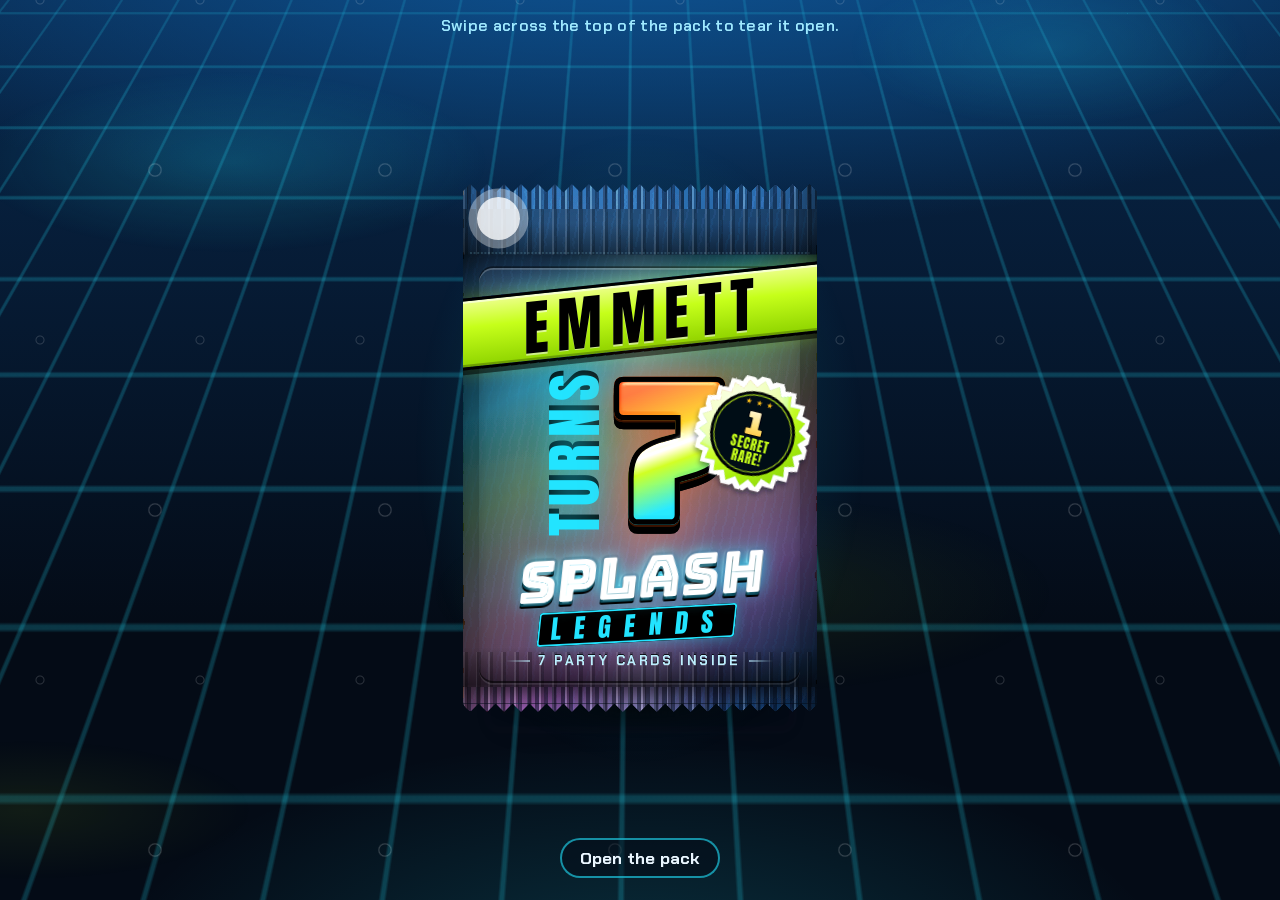
==== commit f13b2016: "Pack: new type layout and seal, lighter foil; card drag no longer grabs the image - Slanted volt EMM" ====
--- a/index.html
+++ b/index.html
@@ -20,7 +20,7 @@
     <link rel="icon" href="art/favicon.svg" type="image/svg+xml" />
     <link rel="preconnect" href="https://fonts.googleapis.com" />
     <link rel="preconnect" href="https://fonts.gstatic.com" crossorigin />
-    <link href="https://fonts.googleapis.com/css2?family=Bungee&family=Chakra+Petch:ital,wght@0,500;0,600;0,700;1,500&display=swap" rel="stylesheet" />
+    <link href="https://fonts.googleapis.com/css2?family=Anton&family=Bungee&family=Bungee+Inline&family=Chakra+Petch:ital,wght@0,500;0,600;0,700;1,500&display=swap" rel="stylesheet" />
     <link rel="stylesheet" href="css/site.css" />
     <link rel="stylesheet" href="css/card.css" />
     <link rel="stylesheet" href="css/pack.css" />
@@ -80,25 +80,43 @@
             <div class="pack-sheen"></div>
             <div class="pack-band"></div>
             <div class="pack-print">
-              <p class="pack-kicker">Emmett's birthday</p>
-              <p class="pack-seven" aria-hidden="true">7</p>
-              <p class="pack-title">Splash Legends</p>
+              <p class="pack-banner"><span>Emmett</span></p>
+              <div class="pack-hero">
+                <p class="pack-turns">turns</p>
+                <p class="pack-seven">7</p>
+              </div>
+              <p class="pack-logo"><span class="pack-logo-top">Splash</span><span class="pack-logo-bottom">Legends</span></p>
               <p class="pack-count">7 party cards inside</p>
             </div>
             <div class="pack-sticker" aria-hidden="true">
               <svg viewBox="0 0 120 120">
-                <path d="M60 4l10 18 19-9 2 21 21 2-9 19 18 10-18 10 9 19-21 2-2 21-19-9-10 18-10-18-19 9-2-21-21-2 9-19L4 60l18-10-9-19 21-2 2-21 19 9z" fill="#c6ff1a" />
-                <path d="M60 4l10 18 19-9 2 21 21 2-9 19 18 10-18 10 9 19-21 2-2 21-19-9-10 18-10-18-19 9-2-21-21-2 9-19L4 60l18-10-9-19 21-2 2-21 19 9z" fill="url(#stickerFoil)" style="mix-blend-mode: color-dodge" />
                 <defs>
-                  <radialGradient id="stickerFoil" cx="35%" cy="30%" r="60%">
-                    <stop offset="0" stop-color="#fff8" />
-                    <stop offset=".4" stop-color="#ff7ab8" />
-                    <stop offset=".65" stop-color="#7dffa8" />
-                    <stop offset="1" stop-color="#0000" />
+                  <linearGradient id="stickerBurst" x1="0" y1="0" x2="1" y2="1">
+                    <stop offset="0" stop-color="#f2ff9a" />
+                    <stop offset=".45" stop-color="#c6ff1a" />
+                    <stop offset="1" stop-color="#7fd000" />
+                  </linearGradient>
+                  <radialGradient id="stickerFoil" cx="32%" cy="28%" r="70%">
+                    <stop offset="0" stop-color="#fff" stop-opacity=".9" />
+                    <stop offset=".35" stop-color="#ff7ab8" stop-opacity=".7" />
+                    <stop offset=".6" stop-color="#22e4ff" stop-opacity=".6" />
+                    <stop offset="1" stop-color="#000" stop-opacity="0" />
                   </radialGradient>
+                  <linearGradient id="stickerOne" x1="0" y1="0" x2="0" y2="1">
+                    <stop offset="0" stop-color="#ffffff" />
+                    <stop offset=".55" stop-color="#ffe27a" />
+                    <stop offset="1" stop-color="#ffb21a" />
+                  </linearGradient>
                 </defs>
-                <text x="60" y="54" text-anchor="middle">1 secret</text>
-                <text x="60" y="76" text-anchor="middle">rare!</text>
+                <path d="M60.0 3.0 L67.0 11.5 L76.1 5.3 L80.4 15.4 L90.8 12.0 L92.1 23.0 L103.1 22.7 L101.2 33.5 L111.8 36.3 L107.0 46.2 L116.4 51.9 L109.0 60.0 L116.4 68.1 L107.0 73.8 L111.8 83.7 L101.2 86.5 L103.1 97.3 L92.1 97.0 L90.8 108.0 L80.4 104.6 L76.1 114.7 L67.0 108.5 L60.0 117.0 L53.0 108.5 L43.9 114.7 L39.6 104.6 L29.2 108.0 L27.9 97.0 L16.9 97.3 L18.8 86.5 L8.2 83.7 L13.0 73.8 L3.6 68.1 L11.0 60.0 L3.6 51.9 L13.0 46.2 L8.2 36.3 L18.8 33.5 L16.9 22.7 L27.9 23.0 L29.2 12.0 L39.6 15.4 L43.9 5.3 L53.0 11.5Z" fill="url(#stickerBurst)" />
+                <path d="M60.0 3.0 L67.0 11.5 L76.1 5.3 L80.4 15.4 L90.8 12.0 L92.1 23.0 L103.1 22.7 L101.2 33.5 L111.8 36.3 L107.0 46.2 L116.4 51.9 L109.0 60.0 L116.4 68.1 L107.0 73.8 L111.8 83.7 L101.2 86.5 L103.1 97.3 L92.1 97.0 L90.8 108.0 L80.4 104.6 L76.1 114.7 L67.0 108.5 L60.0 117.0 L53.0 108.5 L43.9 114.7 L39.6 104.6 L29.2 108.0 L27.9 97.0 L16.9 97.3 L18.8 86.5 L8.2 83.7 L13.0 73.8 L3.6 68.1 L11.0 60.0 L3.6 51.9 L13.0 46.2 L8.2 36.3 L18.8 33.5 L16.9 22.7 L27.9 23.0 L29.2 12.0 L39.6 15.4 L43.9 5.3 L53.0 11.5Z" fill="url(#stickerFoil)" style="mix-blend-mode: color-dodge" />
+                <circle cx="60" cy="60" r="44" fill="#050b14" />
+                <circle cx="60" cy="60" r="44" fill="none" stroke="#000" stroke-width="2" />
+                <circle cx="60" cy="60" r="41" fill="none" stroke="#c6ff1a" stroke-width="1.2" opacity=".75" />
+                <text class="sticker-stars" x="60" y="30" text-anchor="middle">★ ★ ★</text>
+                <text class="sticker-one" x="60" y="62" text-anchor="middle">1</text>
+                <text class="sticker-word" x="60" y="77" text-anchor="middle">SECRET</text>
+                <text class="sticker-word" x="60" y="92" text-anchor="middle">RARE!</text>
               </svg>
             </div>
             <div class="pack-crimp pack-crimp-bottom"></div>
@@ -143,7 +161,7 @@
 
       <!-- After the last card: the whole set, and the plain facts -->
       <section class="binder" id="binder" aria-labelledby="binderTitle" hidden>
-        <h1 class="binder-title" id="binderTitle">Level 7 complete!</h1>
+        <h1 class="binder-title" id="binderTitle">Can't wait to party with you!</h1>
         <p class="binder-lead">You collected all 7 cards. Tap one to look closer.</p>
         <div class="binder-grid" id="binderGrid"></div>
         <div class="facts" id="facts"></div>
--- a/css/site.css
+++ b/css/site.css
@@ -14,6 +14,8 @@
   --foam: #eaf6ff;
 
   --display: "Bungee", "Arial Black", system-ui, sans-serif;
+  --display-inline: "Bungee Inline", "Bungee", "Arial Black", system-ui, sans-serif;
+  --condensed: "Anton", "Impact", "Arial Narrow", system-ui, sans-serif;
   --body: "Chakra Petch", ui-sans-serif, system-ui, sans-serif;
 
   /* One card size for the whole page. It fits a phone with room for the controls. */
@@ -312,8 +314,9 @@
   text-align: center;
   font-family: var(--display);
   font-weight: 400;
-  font-size: clamp(1.9rem, 8vw, 3.4rem);
-  line-height: 1;
+  font-size: clamp(1.7rem, 7.4vw, 3rem);
+  line-height: 1.08;
+  text-wrap: balance;
   color: var(--volt);
   text-shadow:
     0 4px 0 #000,
@@ -323,6 +326,7 @@
 .binder-lead {
   margin: 0.4rem 0 1.4rem;
   text-align: center;
+  text-wrap: balance;
   color: #9fe9ff;
   font-weight: 600;
 }
--- a/css/card.css
+++ b/css/card.css
@@ -198,6 +198,9 @@
   height: 100%;
   object-fit: cover;
   display: block;
+  /* The art is not a drag target: a mouse drag must move the whole card, not the browser's image ghost. */
+  pointer-events: none;
+  -webkit-user-drag: none;
 }
 
 /* A painted image has no see-through parts, so the foil goes on top, lighter. */
--- a/css/pack.css
+++ b/css/pack.css
@@ -51,6 +51,24 @@
   pointer-events: none;
 }
 
+/* A soft cyan glow behind the pack, so the dark foil stands off the dark pool. Static: free per frame. */
+.pack::after {
+  content: "";
+  position: absolute;
+  inset: -10% -14%;
+  z-index: -1;
+  border-radius: 50%;
+  background: radial-gradient(closest-side, rgb(34 228 255 / 0.28), rgb(34 228 255 / 0.08) 60%, transparent);
+  pointer-events: none;
+  /* Own layer: the fade-out on the tear then runs on the GPU, without repainting the pack. */
+  will-change: opacity;
+}
+
+.stage:not([data-phase="sealed"]) .pack::after {
+  opacity: 0;
+  transition: opacity 0.4s ease;
+}
+
 .pack.nudge .pack-inner {
   animation: nudge 0.5s ease;
 }
@@ -108,7 +126,7 @@
   background:
     radial-gradient(70% 40% at 35% 20%, rgb(255 255 255 / 0.3), transparent 60%),
     repeating-linear-gradient(100deg, rgb(255 255 255 / 0.1) 0 2px, transparent 2px 9px),
-    linear-gradient(170deg, #0d2340 0%, #050b14 45%, #0b1d36 70%, #050b14 100%);
+    linear-gradient(170deg, #22507f 0%, #10294a 45%, #1e4675 70%, #10294a 100%);
   background-blend-mode: soft-light, overlay, normal;
   filter: url("#crinkle");
 }
@@ -184,8 +202,8 @@
 .pack-body::after {
   background:
     /* The bulge: lighter in the middle, the sides fall away into shadow. */
-    radial-gradient(75% 55% at 50% 48%, rgb(255 255 255 / 0.1), transparent 70%),
-    linear-gradient(90deg, rgb(0 0 0 / 0.7) 0%, rgb(0 0 0 / 0.25) 7%, transparent 16% 84%, rgb(0 0 0 / 0.25) 93%, rgb(0 0 0 / 0.7) 100%),
+    radial-gradient(75% 55% at 50% 48%, rgb(255 255 255 / 0.14), transparent 70%),
+    linear-gradient(90deg, rgb(0 0 0 / 0.45) 0%, rgb(0 0 0 / 0.15) 7%, transparent 16% 84%, rgb(0 0 0 / 0.15) 93%, rgb(0 0 0 / 0.45) 100%),
     /* Pleats where the foil is pinched into the bottom seal. */
     repeating-linear-gradient(90deg, rgb(255 255 255 / 0.12) 0 0.5cqi, rgb(0 0 0 / 0.22) 0.5cqi 1.4cqi, transparent 1.4cqi 3.6cqi)
       0 100% / 100% 17cqi no-repeat,
@@ -195,7 +213,7 @@
 
 .pack-strip::after {
   background:
-    linear-gradient(90deg, rgb(0 0 0 / 0.7) 0%, rgb(0 0 0 / 0.25) 7%, transparent 16% 84%, rgb(0 0 0 / 0.25) 93%, rgb(0 0 0 / 0.7) 100%),
+    linear-gradient(90deg, rgb(0 0 0 / 0.45) 0%, rgb(0 0 0 / 0.15) 7%, transparent 16% 84%, rgb(0 0 0 / 0.15) 93%, rgb(0 0 0 / 0.45) 100%),
     repeating-linear-gradient(90deg, rgb(255 255 255 / 0.12) 0 0.5cqi, rgb(0 0 0 / 0.22) 0.5cqi 1.4cqi, transparent 1.4cqi 3.6cqi),
     linear-gradient(180deg, transparent 55%, rgb(0 0 0 / 0.45));
 }
@@ -230,10 +248,6 @@
   /* One fixed GPU layer for the whole print. The SVG bevel filters inside it then render
      once into this layer. Without it they overlap the moving sheen and re-run every frame. */
   will-change: transform;
-  inset: 6% 6% 12%;
-  display: flex;
-  flex-direction: column;
-  align-items: center;
   text-align: center;
   color: var(--foam);
 }
@@ -258,31 +272,73 @@
   margin: 0;
 }
 
-.pack-kicker {
-  padding: 0.6cqi 4cqi;
-  border-radius: 999px;
-  background: linear-gradient(180deg, #e2ff7a, var(--volt) 45%, #8fc000);
+/* Layout, top to bottom: banner (EMMETT), hero (TURNS + 7), logo (SPLASH LEGENDS), count.
+   The pack reads "Emmett turns 7". */
+.pack-print {
+  display: grid;
+  grid-template-rows: auto 1fr auto auto;
+  justify-items: center;
+  align-items: center;
+  inset: 5% 6% 9%;
+}
+
+/* EMMETT: a slanted volt band that bleeds past the panel to the pack edges. */
+.pack-banner {
+  width: calc(100% + 15cqi);
+  margin-top: 1cqi !important;
+  padding: 1.2cqi 0 0.6cqi;
+  transform: skewY(-6deg);
+  background: linear-gradient(180deg, #ecff8a, var(--volt) 40%, #8fd400);
+  border-block: 0.9cqi solid #000;
+  box-shadow:
+    inset 0 0.7cqi 0 rgb(255 255 255 / 0.6),
+    inset 0 -0.7cqi 0 rgb(0 0 0 / 0.25),
+    0 1.4cqi 0 rgb(0 0 0 / 0.55),
+    0 0 6cqi rgb(198 255 26 / 0.35);
+}
+
+.pack-banner span {
+  display: block;
+  font-family: var(--condensed);
+  font-size: 17cqi;
+  line-height: 1;
+  letter-spacing: 0.14em;
+  text-indent: 0.14em;
+  text-transform: uppercase;
   color: #000;
-  font-weight: 700;
-  font-size: 5.2cqi;
-  text-shadow: 0 0.3cqi 0 rgb(255 255 255 / 0.5);
-  box-shadow:
-    inset 0 0.5cqi 0 rgb(255 255 255 / 0.7),
-    inset 0 -0.6cqi 0 rgb(0 0 0 / 0.3),
-    0 0.9cqi 0 #000,
-    0 0 4cqi rgb(198 255 26 / 0.35);
-  line-height: 1.5;
+  text-shadow: 0 0.5cqi 0 rgb(255 255 255 / 0.55);
+}
+
+/* TURNS runs up the left side of the 7. */
+.pack-hero {
+  min-height: 0;
+  display: flex;
+  align-items: center;
+  justify-content: center;
+  gap: 1.5cqi;
+  margin-top: 1cqi;
+}
+
+.pack-turns {
+  writing-mode: vertical-rl;
+  rotate: 180deg;
+  font-family: var(--condensed);
+  font-size: 6.4cqi;
+  line-height: 1;
+  letter-spacing: 0.12em;
+  text-transform: uppercase;
+  color: var(--cyan);
+  text-shadow:
+    0 0 3cqi rgb(34 228 255 / 0.7),
+    0.5cqi 0 0 #000;
 }
 
 .pack-seven {
-  margin-top: 2cqi !important;
   font-family: var(--display);
-  font-size: 78cqi;
-  line-height: 0.82;
-  font-size: 70cqi;
-  -webkit-text-stroke: 1.6cqi #000;
+  font-size: 56cqi;
+  line-height: 0.8;
+  -webkit-text-stroke: 1.5cqi #000;
   background: linear-gradient(160deg, #ff5a1f 15%, #ffc21a 38%, #fff 48%, #c6ff1a 56%, #22e4ff 78%);
-  background-size: 100% 100%;
   -webkit-background-clip: text;
   background-clip: text;
   color: transparent;
@@ -290,57 +346,112 @@
   filter: url("#bevel") drop-shadow(0 0.6cqi 0 #3a1200) drop-shadow(0 2cqi 0 #000) drop-shadow(0 0 6cqi rgb(255 90 31 / 0.55));
 }
 
-.pack-title {
-  margin-top: 3cqi !important;
-  font-family: var(--display);
-  font-size: 10.5cqi;
-  line-height: 1;
+/* SPLASH LEGENDS: a slanted logo. The inline cut in Bungee Inline lets the foil show through. */
+.pack-logo {
+  display: grid;
+  justify-items: center;
+  transform: skewX(-9deg) rotate(-3deg);
+  margin-top: 1cqi !important;
+}
+
+.pack-logo-top {
+  font-family: var(--display-inline);
+  font-size: 16.5cqi;
+  line-height: 0.95;
   color: #fff;
-  -webkit-text-stroke: 0.8cqi #000;
-  paint-order: stroke fill;
   filter: url("#bevel-sm");
   text-shadow:
-    0 -0.4cqi 0 rgb(255 255 255 / 0.35),
-    0 0.6cqi 0 #0a4a5a,
-    0 1.2cqi 0 #000,
-    0 0 4cqi rgb(34 228 255 / 0.8);
-}
-
+    0 0.7cqi 0 #0a4a5a,
+    0 1.4cqi 0 #000,
+    0 0 5cqi rgb(34 228 255 / 0.85);
+}
+
+.pack-logo-bottom {
+  margin-top: 0.6cqi;
+  padding: 0.6cqi 2.6cqi 0.6cqi 3.6cqi;
+  background: #000;
+  border-radius: 1cqi;
+  box-shadow:
+    inset 0 0 0 0.5cqi var(--cyan),
+    0 0 4cqi rgb(34 228 255 / 0.45);
+  font-family: var(--condensed);
+  font-size: 7.4cqi;
+  line-height: 1.15;
+  letter-spacing: 0.5em;
+  text-transform: uppercase;
+  color: var(--cyan);
+}
+
+/* 7 PARTY CARDS INSIDE, with rules either side, pressed into the foil. */
 .pack-count {
-  margin-top: auto !important;
+  display: flex;
+  align-items: center;
+  gap: 2.4cqi;
+  width: 86%;
+  margin-top: 2.6cqi !important;
   font-weight: 700;
-  font-size: 4.6cqi;
-  color: #9fe9ff;
+  font-size: 3.8cqi;
+  letter-spacing: 0.18em;
+  text-transform: uppercase;
+  white-space: nowrap;
+  color: #bdefff;
   text-shadow:
     0 -0.3cqi 0 rgb(0 0 0 / 0.8),
     0 0.3cqi 0 rgb(255 255 255 / 0.18);
 }
 
+.pack-count::before,
+.pack-count::after {
+  content: "";
+  flex: 1;
+  height: 0.5cqi;
+  background: linear-gradient(90deg, transparent, rgb(189 239 255 / 0.6));
+}
+
+.pack-count::after {
+  background: linear-gradient(90deg, rgb(189 239 255 / 0.6), transparent);
+}
+
+/* The seal: a black disc on a volt starburst, with a white die-cut edge (#diecut). */
 .pack-sticker {
   position: absolute;
   z-index: 4;
-  right: 4%;
-  top: 46%;
-  width: 28cqi;
+  /* Inside the pack edge: the masked pack body clips anything that sticks out. */
+  right: 2%;
+  top: 27%;
+  width: 32cqi;
   rotate: 14deg;
   /* Same rule as .pack-print: the layer is on the wrapper, the filter on the inner svg. */
   will-change: transform;
-}
-
-.pack-sticker svg {
-  filter: url("#diecut");
 }
 
 .pack-sticker svg {
   display: block;
   width: 100%;
   overflow: visible;
-}
-
-.pack-sticker text {
+  filter: url("#diecut");
+}
+
+.sticker-stars {
+  font-size: 8px;
+  letter-spacing: 1px;
+  fill: #ffc21a;
+}
+
+.sticker-one {
   font-family: var(--display);
-  font-size: 15px;
-  fill: #000;
+  font-size: 34px;
+  fill: url(#stickerOne);
+  stroke: #000;
+  stroke-width: 1.5px;
+  paint-order: stroke fill;
+}
+
+.sticker-word {
+  font-family: var(--condensed);
+  font-size: 14px;
+  letter-spacing: 1.2px;
+  fill: var(--volt);
 }
 
 /* ---------- Tear line and hint ---------- */
